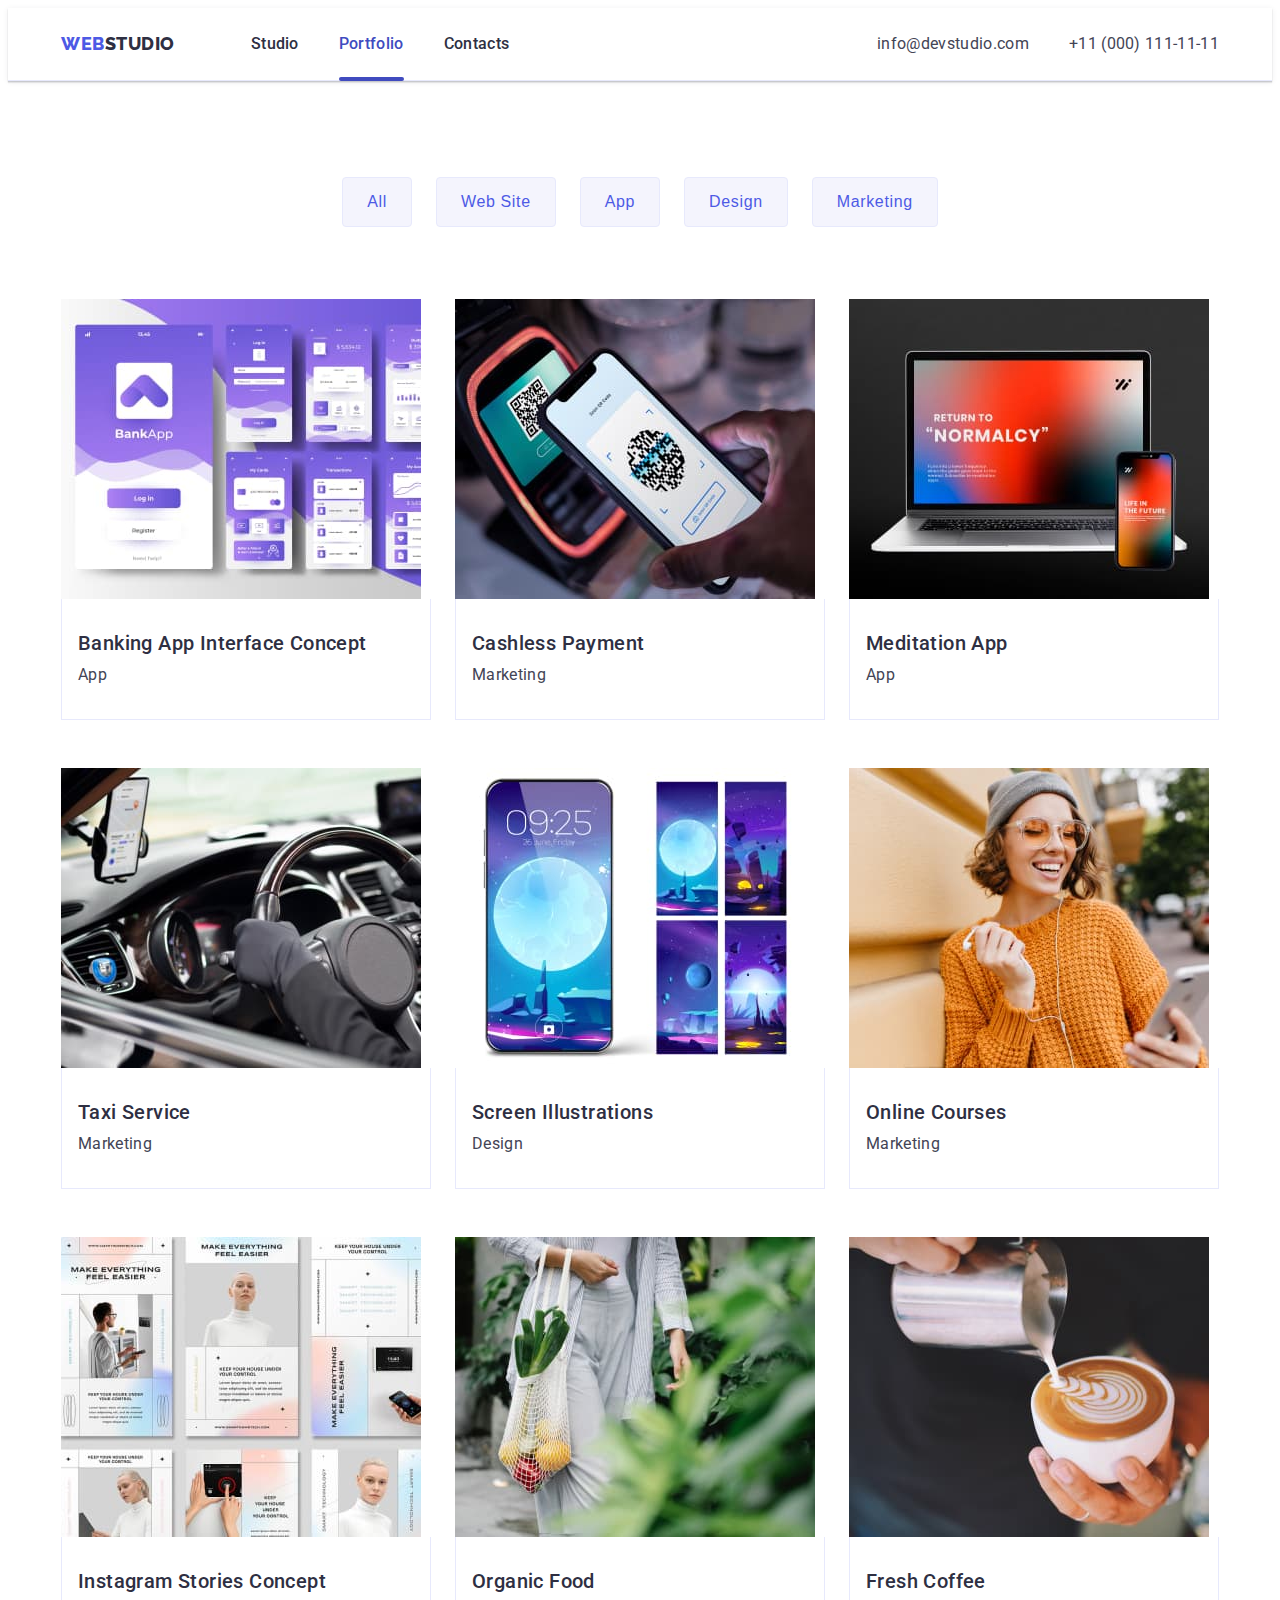
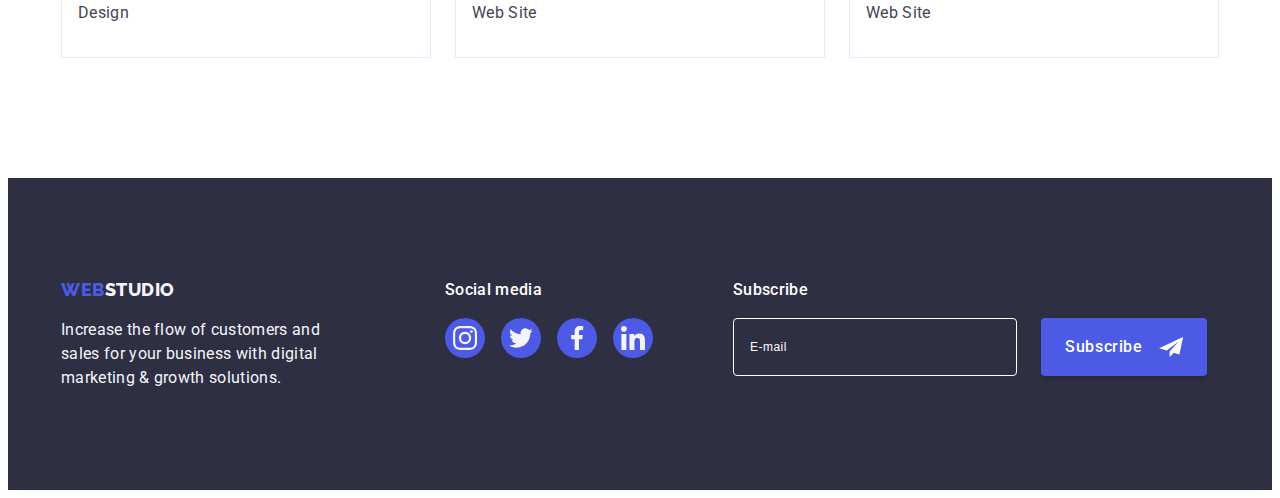
==== portfolio.html @ 6ad8f207 "Initial commit" ====
<!DOCTYPE html>

<html lang="en">

<head>
    <meta charset="UTF-8">
    <meta http-equiv="X-UA-Compatible" content="IE=edge">
    <meta name="viewport" content="width=device-width, initial-scale=1.0">
    <link rel="stylesheet" href="https://cdnjs.cloudflare.com/ajax/libs/modern-normalize/1.1.0/modern-normalize.min.css"
        integrity="sha512-wpPYUAdjBVSE4KJnH1VR1HeZfpl1ub8YT/NKx4PuQ5NmX2tKuGu6U/JRp5y+Y8XG2tV+wKQpNHVUX03MfMFn9Q=="
        crossorigin="anonymous" referrerpolicy="no-referrer" />
    <link rel="preconnect" href="https://fonts.googleapis.com">
    <link rel="preconnect" href="https://fonts.gstatic.com" crossorigin>
    <link href="https://fonts.googleapis.com/css2?family=Raleway:wght@800&family=Roboto:wght@400;500;700&display=swap"
        rel="stylesheet">
    <link rel="stylesheet" href="./css/styles.css">
    <title>Portfolio</title>
</head>

<body class="body">
    <header class="header">
        <div class="page-header container">
            <nav class=" main-nav">
                <a class="logo" href="./index.html">
                    <span class="logo-start">Web</span><span class="logo-header">Studio</span></a>
                <ul class="header-list list">
                    <li><a class="header-item" href="./index.html">Studio</a></li>
                    <li><a class="header-item currant-page" href="./portfolio.html">Portfolio</a></li>
                    <li><a class="header-item" href="">Contacts</a></li>

                </ul>
            </nav>

            <address class="main-address">
                <ul class="address-list list">
                    <li><a class="address-item" href="mailto:info@devstudio.com">info@devstudio.com</a></li>
                    <li><a class="address-item" href="tel:+110001111111">+11 (000) 111-11-11</a></li>
                </ul>

            </address>
        </div>


    </header>
    <main>
        <section class="presentation">
            <div class="container">
                <h1 class="visually-hidden ">Work Examples</h1>
                <ul class="presentation-nav-list list">
                    <li><button class="nav-btn" type="button">All</button> </li>
                    <li><button class="nav-btn" type="button">Web Site</button></li>
                    <li><button class="nav-btn" type="button">App</button></li>
                    <li><button class="nav-btn" type="button">Design</button></li>
                    <li><button class="nav-btn" type="button">Marketing</button></li>
                </ul>
                <ul class="presentation-list list">
                    <li class="item">
                        <a class="presentation-link" href="">
                            <div class="presentation-cover-wrap"> <img src="./images/img-presentation-1.jpg" alt=""
                                    width="360">
                                <p class="presentation-cover-text">14 Stylish and User-Friendly App Design Concepts ·
                                    Task
                                    Manager App · Calorie Tracker App · Exotic Fruit Ecommerce App ·
                                    Cloud Storage App</p>
                            </div>
                            <div class="presentation-list-text">
                                <h2 class="presentation-title">Banking App Interface Concept</h2>
                                <p class="presentation-text">App</p>
                            </div>

                        </a>
                    </li>
                    <li class="item">
                        <a class="presentation-link" href="">
                            <div class="presentation-cover-wrap"> <img src="./images/img-presentation-2.jpg" alt=""
                                    width="360">
                                <p class="presentation-cover-text">14 Stylish and User-Friendly App Design Concepts ·
                                    Task
                                    Manager App · Calorie Tracker App · Exotic Fruit Ecommerce App ·
                                    Cloud Storage App</p>
                            </div>
                            <div class="presentation-list-text">
                                <h2 class="presentation-title">Cashless Payment</h2>
                                <p class="presentation-text">Marketing</p>
                            </div>
                        </a>
                    </li>
                    <li class="item">
                        <a class="presentation-link" href="">
                            <div class="presentation-cover-wrap"> <img src="./images/img-presentation-3.jpg" alt=""
                                    width="360">
                                <p class="presentation-cover-text">14 Stylish and User-Friendly App Design Concepts ·
                                    Task
                                    Manager App · Calorie Tracker App · Exotic Fruit Ecommerce App ·
                                    Cloud Storage App</p>
                            </div>
                            <div class="presentation-list-text">
                                <h2 class="presentation-title">Meditation App</h2>
                                <p class="presentation-text">App</p>
                            </div>
                        </a>
                    </li>
                    <li class="item">
                        <a class="presentation-link" href="">
                            <div class="presentation-cover-wrap"> <img src="./images/img-presentation-4.jpg" alt=""
                                    width="360">
                                <p class="presentation-cover-text">14 Stylish and User-Friendly App Design Concepts ·
                                    Task
                                    Manager App · Calorie Tracker App · Exotic Fruit Ecommerce App ·
                                    Cloud Storage App</p>
                            </div>
                            <div class="presentation-list-text">
                                <h2 class="presentation-title">Taxi Service</h2>
                                <p class="presentation-text">Marketing</p>
                            </div>
                        </a>
                    </li>
                    <li class="item">
                        <a class="presentation-link" href="">
                            <div class="presentation-cover-wrap"> <img src="./images/img-presentation-5.jpg" alt=""
                                    width="360">
                                <p class="presentation-cover-text">14 Stylish and User-Friendly App Design Concepts ·
                                    Task
                                    Manager App · Calorie Tracker App · Exotic Fruit Ecommerce App ·
                                    Cloud Storage App</p>
                            </div>
                            <div class="presentation-list-text">
                                <h2 class="presentation-title">Screen Illustrations</h2>
                                <p class="presentation-text">Design</p>
                            </div>
                        </a>
                    </li>
                    <li class="item">
                        <a class="presentation-link" href="">
                            <div class="presentation-cover-wrap"> <img src="./images/img-presentation-6.jpg" alt=""
                                    width="360">
                                <p class="presentation-cover-text">14 Stylish and User-Friendly App Design Concepts ·
                                    Task
                                    Manager App · Calorie Tracker App · Exotic Fruit Ecommerce App ·
                                    Cloud Storage App</p>
                            </div>
                            <div class="presentation-list-text">
                                <h2 class="presentation-title">Online Courses</h2>
                                <p class="presentation-text">Marketing</p>
                            </div>
                        </a>
                    </li>
                    <li class="item">
                        <a class="presentation-link" href="">
                            <div class="presentation-cover-wrap"> <img src="./images/img-presentation-7.jpg" alt=""
                                    width="360">
                                <p class="presentation-cover-text">14 Stylish and User-Friendly App Design Concepts ·
                                    Task
                                    Manager App · Calorie Tracker App · Exotic Fruit Ecommerce App ·
                                    Cloud Storage App</p>
                            </div>
                            <div class="presentation-list-text">
                                <h2 class="presentation-title">Instagram Stories Concept</h2>
                                <p class="presentation-text">Design</p>
                            </div>
                        </a>
                    </li>
                    <li class="item">
                        <a class="presentation-link" href="">
                            <div class="presentation-cover-wrap"> <img src="./images/img-presentation-8.jpg" alt=""
                                    width="360">
                                <p class="presentation-cover-text">14 Stylish and User-Friendly App Design Concepts ·
                                    Task
                                    Manager App · Calorie Tracker App · Exotic Fruit Ecommerce App ·
                                    Cloud Storage App</p>
                            </div>
                            <div class="presentation-list-text">
                                <h2 class="presentation-title">Organic Food</h2>
                                <p class="presentation-text">Web Site</p>
                            </div>
                        </a>
                    </li>
                    <li class="item">
                        <a class="presentation-link" href="">
                            <div class="presentation-cover-wrap"> <img src="./images/img-presentation-9.jpg" alt=""
                                    width="360">
                                <p class="presentation-cover-text">14 Stylish and User-Friendly App Design Concepts ·
                                    Task
                                    Manager App · Calorie Tracker App · Exotic Fruit Ecommerce App ·
                                    Cloud Storage App</p>
                            </div>
                            <div class="presentation-list-text">
                                <h2 class="presentation-title">Fresh Coffee</h2>
                                <p class="presentation-text">Web Site</p>
                            </div>
                        </a>
                    </li>
                </ul>
            </div>
        </section>

    </main>
    <footer class="footer">
        <div class="footer-container container">
            <div class="footer-wrap"><a class="logo" href="./index.html"><span class="logo-start">Web</span><span
                        class="logo-footer">Studio</span>
                </a>
                <p class="footer-text">Increase the flow of customers and sales for your business with digital marketing
                    & growth solutions.</p>
            </div>
            <div class="footer-wrap">
                <h4 class="footer-social-media">Social media</h4>
                <ul class="footer-social-links list">
                    <li><a href="#" class="footer-link"><svg class="icon" width="24" height="24">
                                <use href="./images/symbol-defs.svg#icon-instagram"></use>
                            </svg></a></li>
                    <li><a href="#" class="footer-link"><svg class="icon" width="24" height="24">
                                <use href="./images/symbol-defs.svg#icon-twitter"></use>
                            </svg></a></li>
                    <li><a href="#" class="footer-link"><svg class="icon" width="24" height="24">
                                <use href="./images/symbol-defs.svg#icon-facebook"></use>
                            </svg></a></li>
                    <li><a href="#" class="footer-link"><svg class="icon" width="24" height="24">
                                <use href="./images/symbol-defs.svg#icon-linkedin"></use>
                            </svg></a></li>
                </ul>
            </div>
            <div class="footer-wrap">
                <p class="footer-input-text">Subscribe</p>
                <form class="footer-form">
                    <label><input type="email" placeholder="E-mail" class="footer-input"></label>
                    <button class="footer-btn" type="submit">Subscribe<svg class="icon" width="24" height="20">
                            <use href="./images/symbol-defs.svg#icon-send"></use>
                        </svg></button>
                </form>

            </div>
        </div>
    </footer>
</body>

</html>
---- css/styles.css ----
:root {
  --main-color: #2e2f42;
  --contact-color: #434455;
  --h1-color: #ffffff;
  --header-action-color: #404bbf;
  --background-btn-color: #4d5ae5;
  --background-btn-hover-color: #404bbf;
  --btn-text-color: #ffffff;
  --btn-nohover-text-color: #4d5ae5;
  --btn-hover-text-color: #ffffff;
  --btn-nohover-background-color: #f4f4fd;
  --btn-hover-background-color: #404bbf;
  --background-color: #f4f4fd;
  --team-text-color: #434455;
  --team-background-color: #ffffff;
  --footer-text-color: #f4f4fd;
  --logo-main-color: #4d5ae5;
  --logo-footer-color: #f4f4fd;
  --logo-header-color: #2e2f42;
  --accent-color: rgba(231, 233, 252, 1);
  --backdrop-background-color: rgba(46, 47, 66, 0.4);
  --modal-background-color: #fcfcfc;
}

/* BODY */
.body {
  font-family: "Roboto", sans-serif;
}
/* LOGO */
.logo-start {
  font-family: "Raleway";

  font-weight: 800;
  font-size: 18px;
  line-height: 1.33;
  letter-spacing: 0.03em;
  color: var(--logo-main-color);
  text-transform: uppercase;
}
.logo-header {
  font-family: "Raleway";

  font-weight: 800;
  font-size: 18px;
  line-height: 1.33;
  letter-spacing: 0.03em;
  text-transform: uppercase;
  text-decoration: none;
  color: var(--logo-header-color);
}
.logo-footer {
  font-family: "Raleway";

  font-weight: 800;
  font-size: 18px;
  line-height: 21px;

  letter-spacing: 0.03em;
  text-transform: uppercase;
  color: var(--logo-footer-color);
}

.logo {
  text-decoration: none;
  display: block;
}

/* DEFAULT */
img {
  display: block;
  max-width: 100%;
  height: auto;
}
.container {
  width: 1158px;
  margin: 0 auto;
  padding: 0 15px 0 15px;
}
h1,
h2,
h3,
h4,
ul,
li,
p,
a,
span {
  margin: 0;
}
.list {
  list-style: none;
  padding: 0;
  margin: 0;
}
.no-scroll {
  overflow: hidden;
}
/* ICONS */
.icon {
  fill: currentColor;
}

/* HEADER */
.header {
  padding-top: 24px;
  padding-bottom: 24px;
  border-bottom: 1px solid var(--accent-color);
  box-shadow: 0px 2px 1px rgba(46, 47, 66, 0.08),
    0px 1px 1px rgba(46, 47, 66, 0.16), 0px 1px 6px rgba(46, 47, 66, 0.08);
}
.page-header {
  display: flex;
  align-items: center;
}
.main-nav {
  display: flex;
  align-items: center;
}

.header-list {
  list-style: none;
  display: flex;

  gap: 40px;
  padding: 0;
  margin-left: 76px;
}
.header-list > li {
  position: relative;
}
.header-item {
  display: block;

  text-decoration: none;
  font-weight: 500;
  font-size: 16px;
  line-height: 1.5;
  letter-spacing: 0.02em;
  color: var(--main-color);
  transition-property: color;
  transition-duration: 250ms;
  transition-timing-function: cubic-bezier(0.4, 0, 0.2, 1);
}
.header-item:active,
.header-item:hover,
.header-item:focus {
  color: var(--header-action-color);
}
.header-item.currant-page {
  color: var(--header-action-color);
}
.header-item.currant-page::after {
  display: block;
  position: absolute;
  top: 45px;
  content: "";
  width: 100%;
  height: 4px;
  border-radius: 2px;
  border-color: var(--header-action-color);
  background-color: var(--header-action-color);
}
/* ADDRESS */
.main-address {
  display: flex;
  margin-left: auto;
}
.address-list {
  list-style: none;
  display: flex;
  gap: 40px;
  padding: 0;
  margin: 0;
}
.address-item {
  display: block;
  font-style: normal;
  font-size: 16px;
  line-height: 1.5;

  letter-spacing: 0.02em;
  color: var(--contact-color);
  text-decoration: none;
  transition-property: color;
  transition-duration: 250ms;
  transition-timing-function: cubic-bezier(0.4, 0, 0.2, 1);
}
.address-item:active,
.address-item:hover,
.address-item:focus {
  color: var(--header-action-color);
}

/* MAIN */
/* HERO */
.hero {
  padding-bottom: 188px;
  padding-top: 188px;

  background-color: var(--main-color);

  text-align: center;
}
.hero-background {
  max-width: 1440px;
  margin-left: auto;
  margin-right: auto;
  background-image: linear-gradient(
      rgba(46, 47, 66, 0.7),
      rgba(46, 47, 66, 0.7)
    ),
    url(../images/background-hero.jpg);
  background-repeat: no-repeat;
  background-position: center;
  background-size: cover;
}
.hero-text {
  margin: 0 auto 48px auto;
  max-width: 496px;

  color: var(--h1-color);
  font-weight: 700;
  font-size: 56px;
  line-height: 1.07;
  letter-spacing: 0.02em;
}
.hero-btn {
  min-width: 169px;

  background-color: var(--background-btn-color);
  font-family: inherit;
  font-style: inherit;
  font-weight: 500;
  font-size: 16px;
  line-height: 1.5;
  letter-spacing: 0.04em;
  color: var(--btn-text-color);
  padding: 16px 32px;
  border-radius: 4px;
  box-shadow: 0px 4px 4px rgba(0, 0, 0, 0.15);
  border: transparent;
  cursor: pointer;
  transition-property: background-color;
  transition-duration: 250ms;
  transition-timing-function: cubic-bezier(0.4, 0, 0.2, 1);
}
.hero-btn:hover,
.hero-btn:focus {
  background-color: var(--background-btn-hover-color);
}
/* ADVANTAGES */
.advantages {
  padding-bottom: 120px;
  padding-top: 120px;
}
.advantages-list {
  display: flex;
  gap: 24px;
}
.advantages-list > .item {
  width: 264px;
}
.advantages-title {
  margin: 8px 0;

  font-weight: 500;
  font-size: 20px;
  line-height: 1.2;

  letter-spacing: 0.02em;
  color: var(--main-color);
}
.advantages-text {
  font-size: 16px;
  line-height: 1.5;

  letter-spacing: 0.02em;
  color: var(--main-color);
}
.advantages-icon {
  display: flex;
  justify-content: center;
  align-items: center;
  background-color: #f4f4fd;
  border-radius: 4px;

  height: 120px;
}

/* SHOWCASE */
.showcase {
  padding-bottom: 120px;
}
.showcase-text {
  margin-bottom: 72px;
  color: var(--main-color);
  font-weight: 700;
  font-size: 36px;
  line-height: 1.11;

  text-align: center;
  letter-spacing: 0.02em;
  text-transform: capitalize;
}
.showcase-list {
  display: flex;
  list-style: none;
  gap: 24px;
}
.showcase-list > .item {
  width: calc((100%-48px) / 3);
}
/* TEAM */

.team-title {
  margin-bottom: 72px;

  font-weight: 700;
  font-size: 36px;
  line-height: 1.11;

  text-align: center;
  letter-spacing: 0.02em;
  text-transform: capitalize;
  color: var(--main-color);
}
.team-section {
  padding: 120px 0;
  background-color: var(--background-color);
}
.team-list {
  display: flex;
  gap: 24px;
}
.team-member {
  display: block;
}
.team-list > .item {
  width: calc((100% - 72px) / 4);
  background-color: var(--team-background-color);
  box-shadow: 0px 1px 6px rgba(46, 47, 66, 0.08),
    0px 1px 1px rgba(46, 47, 66, 0.16), 0px 2px 1px rgba(46, 47, 66, 0.08);
  border-radius: 0px 0px 4px 4px;
  padding-bottom: 32px;
}
.team-list-title {
  margin-top: 32px;
  margin-bottom: 8px;

  font-weight: 500;
  font-size: 20px;
  line-height: 1.2;

  letter-spacing: 0.02em;
  text-align: center;
}
.team-list-text {
  margin-bottom: 8px;
  font-size: 16px;
  line-height: 1.5;
  text-align: center;
  letter-spacing: 0.02em;
}
.item > .team-img {
  display: block;
}
.social-links {
  display: flex;
  gap: 24px;
  justify-content: center;
}
.item-link {
  display: flex;
  justify-content: center;
  align-items: center;
  background-color: #4d5ae5;
  width: 40px;
  height: 40px;
  border-radius: 50%;
  color: #f4f4fd;
  transition-property: background-color;
  transition-duration: 250ms;
  transition-timing-function: cubic-bezier(0.4, 0, 0.2, 1);
}
.item-link:hover,
.item-link:focus {
  background-color: #404bbf;
}

/* COSTUMERS */
.costumers {
  padding: 120px 0;
}
.costumers-title {
  margin-bottom: 72px;

  font-weight: 700;
  font-size: 36px;
  line-height: 1.11;

  text-align: center;
  letter-spacing: 0.02em;

  color: var(--main-color);
}
.costumers-list {
  display: flex;
  justify-content: center;
  gap: 24px;
}
.costumer-link {
  display: flex;
  justify-content: center;
  align-items: center;
  color: #8e8f99;

  border: 1px solid rgba(142, 143, 153, 1);
  border-radius: 4px;
  width: 168px;
  height: 88px;
  transition-property: border-color, color;
  transition-duration: 250ms;
  transition-timing-function: cubic-bezier(0.4, 0, 0.2, 1);
}

.costumer-link:hover,
.costumer-link:focus {
  border-color: #404bbf;
  color: #404bbf;
}
/* FOOTER */
.footer {
  background-color: var(--main-color);
  padding-top: 100px;
  padding-bottom: 100px;
}
.footer-container {
  display: flex;
}
.footer-wrap:nth-child(2) {
  margin-left: 120px;
  margin-right: 80px;
}
.footer-text {
  display: inline-block;
  margin-top: 16px;

  font-size: 16px;
  line-height: 1.5;

  letter-spacing: 0.02em;
  color: var(--footer-text-color);
  max-width: 264px;
}
.footer-social-media {
  font-weight: 500;
  margin-bottom: 16px;
  font-size: 16px;
  line-height: 1.5;
  letter-spacing: 0.02em;
  color: #ffffff;
}
.footer-social-links {
  display: flex;
  gap: 16px;
  justify-content: center;
}
.footer-link {
  display: flex;
  justify-content: center;
  align-items: center;
  background-color: #4d5ae5;
  width: 40px;
  height: 40px;
  border-radius: 50%;
  color: #f4f4fd;
  transition-property: background-color;
  transition-duration: 250ms;
  transition-timing-function: cubic-bezier(0.4, 0, 0.2, 1);
}
.footer-link:hover,
.footer-link:focus {
  background-color: rgba(49, 208, 170, 1);
}
.footer-form {
  display: flex;
  gap: 24px;
}
.footer-input {
  display: inline-block;
  border: 1px solid WHITE;
  border-radius: 4px;
  font-size: 12px;
  line-height: 1.17;

  letter-spacing: 0.04em;
  min-height: 40px;
  min-width: 264px;
  height: 40px;
  color: WHITE;
  padding-left: 16px;
  padding-top: 8px;
  padding-bottom: 8px;

  background-color: inherit;
}
.footer-input:focus {
  border-color: #4d5ae5;
  outline: none;
}
.footer-input-text {
  margin-bottom: 16px;
  font-weight: 500;
  font-size: 16px;
  line-height: 1.5;
  letter-spacing: 0.02em;
  color: #ffffff;
}
.footer-input::placeholder {
  font-weight: 400;
  font-size: 12px;
  line-height: 2;
  color: #ffffff;
  letter-spacing: 0.04em;
}

.footer-btn {
  display: flex;
  align-items: center;
  justify-content: center;
  gap: 16px;
  background-color: var(--background-btn-color);
  font-family: inherit;
  font-style: inherit;
  font-weight: 500;
  font-size: 16px;
  line-height: 1.5;
  letter-spacing: 0.04em;
  color: var(--btn-text-color);
  padding: 8px 24px;
  border-radius: 4px;
  box-shadow: 0px 4px 4px rgba(0, 0, 0, 0.15);
  border: transparent;
  cursor: pointer;
  transition-property: background-color;
  transition-duration: 250ms;
  transition-timing-function: cubic-bezier(0.4, 0, 0.2, 1);
}
.footer-btn:hover,
.footer-btn:focus {
  background-color: var(--background-btn-hover-color);
}
/* PORTFOLIO PAGE */
.visually-hidden {
  position: fixed;
  transform: scale(0);
}
.presentation {
  padding-top: 96px;
  padding-bottom: 120px;
}
.presentation-nav-list {
  display: flex;
  justify-content: center;
  gap: 24px;
  margin-bottom: 72px;
}

.nav-btn {
  font-weight: 500;
  font-size: 16px;
  line-height: 1.5;
  border-radius: 4px;
  letter-spacing: 0.04em;
  color: var(--btn-nohover-text-color);
  background-color: var(--btn-nohover-background-color);
  padding: 12px 24px;
  border: 1px solid var(--accent-color);
  cursor: pointer;
  transition-property: box-shadow, border-color, color, background-color;
  transition-duration: 250ms;
  transition-timing-function: cubic-bezier(0.4, 0, 0.2, 1);
}
.nav-btn:hover,
.nav-btn:focus {
  background-color: var(--btn-hover-background-color);
  color: var(--btn-hover-text-color);
  border-color: var(--background-btn-hover-color);
  box-shadow: 0px 3px 1px rgba(0, 0, 0, 0.1), 0px 2px 1px rgba(0, 0, 0, 0.08),
    0px 2px 2px rgba(0, 0, 0, 0.12);
}
.presentation-list {
  display: flex;
  flex-wrap: wrap;
  gap: 48px 24px;
}
.presentation-list > .item {
  width: calc((100% - 48px) / 3);
}

.presentation-list-text {
  border: 1px solid var(--accent-color);
  padding: 32px 16px;
  border-top: transparent;
}
.presentation-title {
  margin-bottom: 8px;
  font-weight: 500;
  font-size: 20px;
  line-height: 1.2;

  letter-spacing: 0.02em;
  color: var(--main-color);
}
.presentation-text {
  font-size: 16px;
  line-height: 1.5;

  letter-spacing: 0.02em;
  color: var(--contact-color);
}
.presentation-link {
  text-decoration: none;
  display: block;
  transition-property: box-shadow;
  transition-duration: 250ms;
  transition-timing-function: cubic-bezier(0.4, 0, 0.2, 1);
}

.presentation-link:hover,
.presentation-link:focus {
  box-shadow: 0px 1px 6px rgba(46, 47, 66, 0.08),
    0px 1px 1px rgba(46, 47, 66, 0.16), 0px 2px 1px rgba(46, 47, 66, 0.08);
}
.presentation-link:hover .presentation-cover-text,
.presentation-link:focus .presentation-cover-text {
  transform: translate(0);
}
/* TRANSITION PORTFOLIO */
.presentation-cover-wrap {
  position: relative;
  overflow: hidden;
}
.presentation-cover-text {
  font-size: 16px;
  line-height: 1.5;

  letter-spacing: 0.02em;

  color: #f4f4fd;

  position: absolute;
  top: 0;

  height: 100%;
  background-color: var(--background-btn-color);
  padding-top: 40px;
  padding-left: 32px;
  padding-right: 32px;
  transform: translateY(100%);
  transition: transform 250ms cubic-bezier(0.4, 0, 0.2, 1);
}
/* BACKDROP */
.backdrop {
  position: fixed;
  top: 0;
  width: 100%;
  height: 100%;
  background-color: var(--backdrop-background-color);
  transition: opacity 250ms cubic-bezier(0.4, 0, 0.2, 1),
    visibility 250ms cubic-bezier(0.4, 0, 0.2, 1);
}
.backdrop.is-hidden .modal {
  transform: translate(-50%, -50%) scale(0);
}
/* MODAL */
.modal {
  position: absolute;
  top: 50%;
  left: 50%;
  transform: translate(-50%, -50%) scale(1);
  transition: transform 250ms cubic-bezier(0.4, 0, 0.2, 1);

  width: 408px;
  min-height: 576px;
  box-shadow: 0px 1px 1px rgba(0, 0, 0, 0.14), 0px 1px 3px rgba(0, 0, 0, 0.12),
    0px 2px 1px rgba(0, 0, 0, 0.2);
  border-radius: 4px;
  background-color: var(--modal-background-color);
  padding: 72px 24px 24px;
}
.modal-icon {
  fill: currentColor;
}
.backdrop-btn {
  position: absolute;
  padding: 0;
  top: 24px;
  right: 24px;
  display: flex;
  cursor: pointer;
  border: 1px solid rgba(0, 0, 0, 0.1);
  border-radius: 50%;
  width: 24px;
  height: 24px;
  background-color: #e7e9fc;
  color: rgba(46, 47, 66, 1);
  justify-content: center;
  align-items: center;
}
.backdrop-btn:is(:hover, :focus) {
  background-color: #404bbf;
  color: rgba(255, 255, 255, 1);
}
.is-hidden {
  opacity: 0;
  visibility: hidden;
  pointer-events: none;
}
.backdrop-title {
  font-size: 16px;
  line-height: 1.5;
  font-weight: 500;
  text-align: center;
  letter-spacing: 0.02em;
  color: var(--main-color);
  margin-bottom: 16px;
}

.form-field:not(:last-child) {
  margin-bottom: 8px;
}

.form-field:nth-child(5) {
  margin-bottom: 24px;
  margin-top: 16px;
}
.form-field:nth-child(4) {
  margin: 0;
}
.form-field {
  position: relative;
}
.form-field > .icon {
  position: absolute;
  top: 50%;
  transform: translateY(-10%);
  left: 16px;
  fill: currentColor;
  transition-property: fill;
  transition-duration: 250ms;
  transition-timing-function: cubic-bezier(0.4, 0, 0.2, 1);
}
.modal-input {
  display: block;
  border: 1px solid rgba(46, 47, 66, 0.4);
  border-radius: 4px;
  background-color: rgba(252, 252, 252, 1);
  font-weight: 500;
  font-size: 16px;
  line-height: 1.5;
  letter-spacing: 0.02em;
  width: 100%;
  height: 40px;
  color: var(--main-color);
  padding-top: 11px;
  padding-left: 38px;
  padding-bottom: 11px;
  transition-property: border-color;
  transition-duration: 250ms;
  transition-timing-function: cubic-bezier(0.4, 0, 0.2, 1);
}
.modal-input:focus {
  border-color: rgba(77, 90, 229, 1);
}
.modal-input:focus ~ .icon {
  fill: #4d5ae5;
}
.modal-label {
  display: block;
  font-size: 12px;
  line-height: 1.17;
  margin-bottom: 4px;
  letter-spacing: 0.01em;

  color: #8e8f99;
}
.modal-btn {
  display: block;
  margin: 0 auto;
  min-width: 169px;

  background-color: var(--background-btn-color);
  font-family: inherit;
  font-style: inherit;
  font-weight: 500;
  font-size: 16px;
  line-height: 1.5;
  letter-spacing: 0.04em;
  color: var(--btn-text-color);
  padding: 16px 32px;
  border-radius: 4px;
  box-shadow: 0px 4px 4px rgba(0, 0, 0, 0.15);
  border: transparent;
  cursor: pointer;
  transition-property: background-color;
  transition-duration: 250ms;
  transition-timing-function: cubic-bezier(0.4, 0, 0.2, 1);
}
.modal-btn:is(:hover, :focus) {
  background-color: var(--background-btn-hover-color);
}
.comment {
  min-height: 120px;
  resize: none;
  width: 100%;
  padding: 8px 16px;
}

.form-field > a {
  font-size: 12px;
  line-height: 1.33;

  letter-spacing: 0.04em;
  color: #4d5ae5;
}
.acceptance-text {
  padding-left: 24px;
  font-size: 12px;
  line-height: 1.33;

  letter-spacing: 0.04em;
  color: #8e8f99;
}
.label-checkbox {
  display: inline-block;
  -webkit-appearance: none;
  appearance: none;
}
.checkbox {
  position: absolute;
  top: 50%;
  left: 0;
  transform: translateY(-50%);
  display: inline-block;
  border: 1px solid rgba(46, 47, 66, 0.4);
  border-radius: 2px;
  width: 16px;
  height: 16px;
  margin-right: 8px;
}
.label-checkbox:checked + .checkbox {
  background-color: rgba(64, 75, 191, 1);
  border-color: rgba(64, 75, 191, 1);
  background-image: url(../images/Vector.svg);
  background-repeat: no-repeat;
  background-position: 50% 50%;
}
.privacy-wrap {
  position: relative;
}
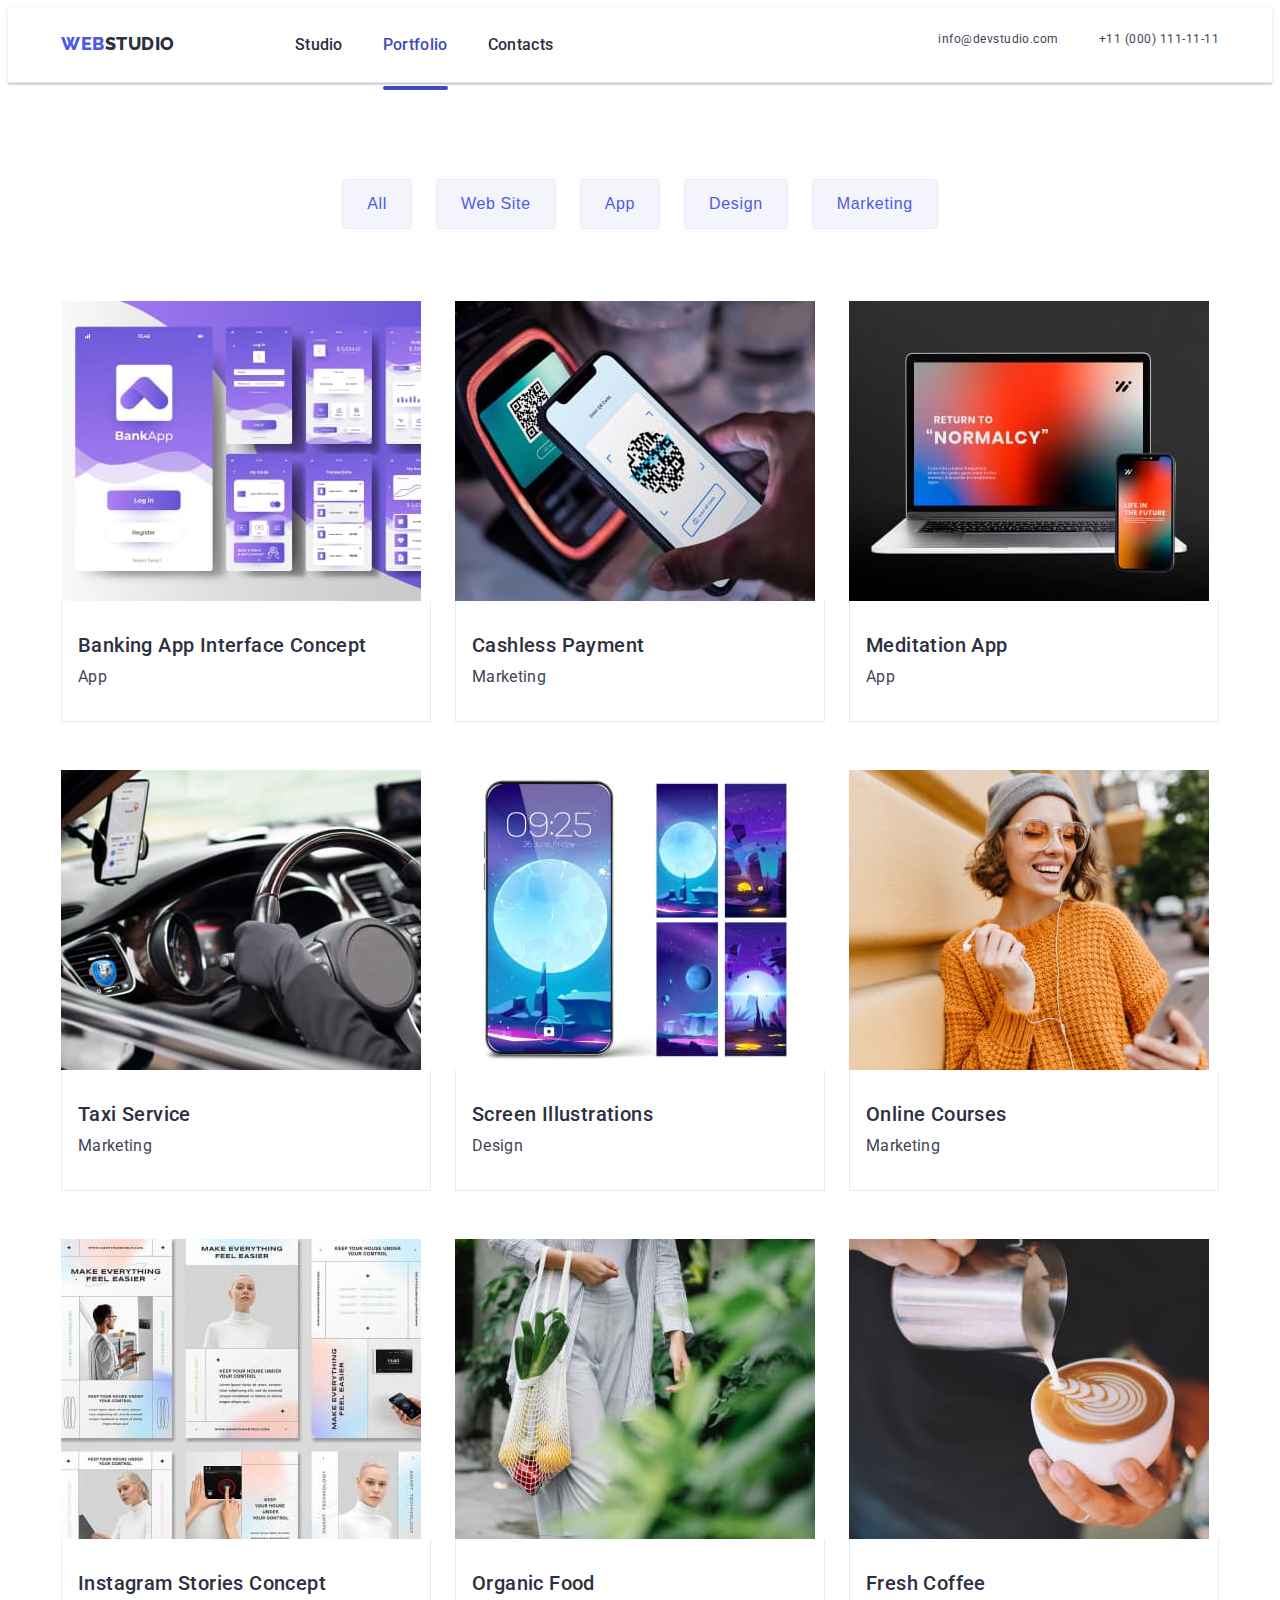
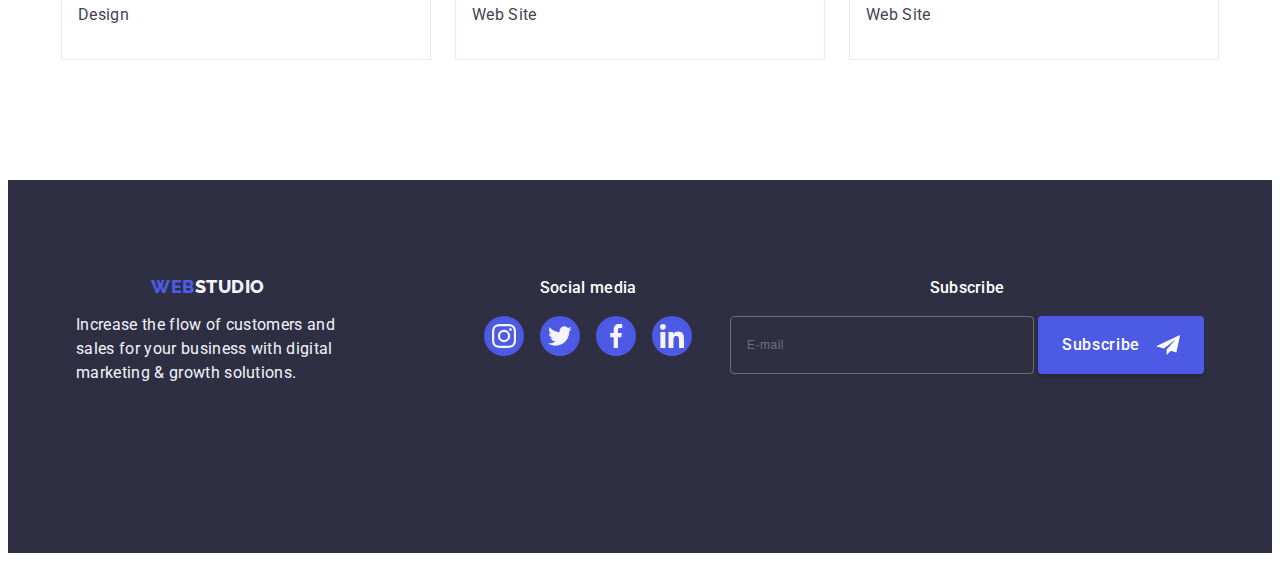
==== commit 1d08ba3f: "hw7" ====
--- a/portfolio.html
+++ b/portfolio.html
@@ -14,6 +14,8 @@
     <link href="https://fonts.googleapis.com/css2?family=Raleway:wght@800&family=Roboto:wght@400;500;700&display=swap"
         rel="stylesheet">
     <link rel="stylesheet" href="./css/styles.css">
+    <link rel="stylesheet" href="./css/mobile.css">
+    <link rel="stylesheet" href="./css/tablet.css">
     <title>Portfolio</title>
 </head>
 
--- a/css/styles.css
+++ b/css/styles.css
@@ -1,861 +1,703 @@
-:root {
-  --main-color: #2e2f42;
-  --contact-color: #434455;
-  --h1-color: #ffffff;
-  --header-action-color: #404bbf;
-  --background-btn-color: #4d5ae5;
-  --background-btn-hover-color: #404bbf;
-  --btn-text-color: #ffffff;
-  --btn-nohover-text-color: #4d5ae5;
-  --btn-hover-text-color: #ffffff;
-  --btn-nohover-background-color: #f4f4fd;
-  --btn-hover-background-color: #404bbf;
-  --background-color: #f4f4fd;
-  --team-text-color: #434455;
-  --team-background-color: #ffffff;
-  --footer-text-color: #f4f4fd;
-  --logo-main-color: #4d5ae5;
-  --logo-footer-color: #f4f4fd;
-  --logo-header-color: #2e2f42;
-  --accent-color: rgba(231, 233, 252, 1);
-  --backdrop-background-color: rgba(46, 47, 66, 0.4);
-  --modal-background-color: #fcfcfc;
+@media screen and (min-width: 1158px) {
+  .container {
+    min-width: 1158px;
+  }
+
+  /* HEADER */
+
+  .header-list {
+    margin-left: 76px;
+  }
+
+  .header-item.currant-page::after {
+    top: 41px;
+    content: "";
+  }
+  /* ADDRESS */
+  .main-address {
+    margin-left: auto;
+  }
+  .address-list {
+    display: flex;
+    gap: 40px;
+  }
+  .address-item {
+    font-size: 16px;
+    line-height: 1.5;
+    letter-spacing: 0.02em;
+  }
+  .address-item:active,
+  .address-item:hover,
+  .address-item:focus {
+    color: var(--header-action-color);
+  }
+
+  /* MAIN */
+  /* HERO */
+  .hero {
+    padding-bottom: 188px;
+    padding-top: 188px;
+
+    background-color: var(--main-color);
+
+    text-align: center;
+  }
+  .hero-background {
+    max-width: 1440px;
+    margin-left: auto;
+    margin-right: auto;
+    background-image: linear-gradient(
+        rgba(46, 47, 66, 0.7),
+        rgba(46, 47, 66, 0.7)
+      ),
+      url(../images/background-hero.jpg);
+    background-repeat: no-repeat;
+    background-position: center;
+    background-size: cover;
+  }
+  .hero-text {
+    margin: 0 auto 48px auto;
+    max-width: 496px;
+
+    color: var(--h1-color);
+    font-weight: 700;
+    font-size: 56px;
+    line-height: 1.07;
+    letter-spacing: 0.02em;
+  }
+  .hero-btn {
+    min-width: 169px;
+
+    background-color: var(--background-btn-color);
+    font-family: inherit;
+    font-style: inherit;
+    font-weight: 500;
+    font-size: 16px;
+    line-height: 1.5;
+    letter-spacing: 0.04em;
+    color: var(--btn-text-color);
+    padding: 16px 32px;
+    border-radius: 4px;
+    box-shadow: 0px 4px 4px rgba(0, 0, 0, 0.15);
+    border: transparent;
+    cursor: pointer;
+    transition-property: background-color;
+    transition-duration: 250ms;
+    transition-timing-function: cubic-bezier(0.4, 0, 0.2, 1);
+  }
+  .hero-btn:hover,
+  .hero-btn:focus {
+    background-color: var(--background-btn-hover-color);
+  }
+  /* ADVANTAGES */
+  .advantages {
+    padding-bottom: 120px;
+    padding-top: 120px;
+  }
+  .advantages-list {
+    display: flex;
+    gap: 24px;
+  }
+  .advantages-list > .item {
+    width: 264px;
+  }
+  .advantages-title {
+    margin: 8px 0;
+
+    font-weight: 500;
+    font-size: 20px;
+    line-height: 1.2;
+
+    letter-spacing: 0.02em;
+    color: var(--main-color);
+  }
+  .advantages-text {
+    font-size: 16px;
+    line-height: 1.5;
+
+    letter-spacing: 0.02em;
+    color: var(--main-color);
+  }
+  .advantages-icon {
+    display: flex;
+    justify-content: center;
+    align-items: center;
+    background-color: #f4f4fd;
+    border-radius: 4px;
+
+    height: 120px;
+  }
+
+  /* SHOWCASE */
+  .showcase {
+    padding-bottom: 120px;
+  }
+  .showcase-text {
+    margin-bottom: 72px;
+    color: var(--main-color);
+    font-weight: 700;
+    font-size: 36px;
+    line-height: 1.11;
+
+    text-align: center;
+    letter-spacing: 0.02em;
+    text-transform: capitalize;
+  }
+  .showcase-list {
+    display: flex;
+    list-style: none;
+    gap: 24px;
+  }
+  .showcase-list > .item {
+    width: calc((100%-48px) / 3);
+  }
+  /* TEAM */
+
+  .team-title {
+    margin-bottom: 72px;
+
+    font-weight: 700;
+    font-size: 36px;
+    line-height: 1.11;
+
+    text-align: center;
+    letter-spacing: 0.02em;
+    text-transform: capitalize;
+    color: var(--main-color);
+  }
+  .team-section {
+    padding: 120px 0;
+    background-color: var(--background-color);
+  }
+  .team-list {
+    display: flex;
+    gap: 24px;
+  }
+  .team-member {
+    display: block;
+  }
+  .team-list > .item {
+    width: calc((100% - 72px) / 4);
+    background-color: var(--team-background-color);
+    box-shadow: 0px 1px 6px rgba(46, 47, 66, 0.08),
+      0px 1px 1px rgba(46, 47, 66, 0.16), 0px 2px 1px rgba(46, 47, 66, 0.08);
+    border-radius: 0px 0px 4px 4px;
+    padding-bottom: 32px;
+  }
+  .team-list-title {
+    margin-top: 32px;
+    margin-bottom: 8px;
+
+    font-weight: 500;
+    font-size: 20px;
+    line-height: 1.2;
+
+    letter-spacing: 0.02em;
+    text-align: center;
+  }
+  .team-list-text {
+    margin-bottom: 8px;
+    font-size: 16px;
+    line-height: 1.5;
+    text-align: center;
+    letter-spacing: 0.02em;
+  }
+  .item > .team-img {
+    display: block;
+  }
+  .social-links {
+    display: flex;
+    gap: 24px;
+    justify-content: center;
+  }
+  .item-link {
+    display: flex;
+    justify-content: center;
+    align-items: center;
+    background-color: #4d5ae5;
+    width: 40px;
+    height: 40px;
+    border-radius: 50%;
+    color: #f4f4fd;
+    transition-property: background-color;
+    transition-duration: 250ms;
+    transition-timing-function: cubic-bezier(0.4, 0, 0.2, 1);
+  }
+  .item-link:hover,
+  .item-link:focus {
+    background-color: #404bbf;
+  }
+
+  /* COSTUMERS */
+  .costumers {
+    padding: 120px 0;
+  }
+  .costumers-title {
+    margin-bottom: 72px;
+
+    font-weight: 700;
+    font-size: 36px;
+    line-height: 1.11;
+
+    text-align: center;
+    letter-spacing: 0.02em;
+
+    color: var(--main-color);
+  }
+  .costumers-list {
+    display: flex;
+    justify-content: center;
+    gap: 24px;
+  }
+  .costumer-link {
+    display: flex;
+    justify-content: center;
+    align-items: center;
+    color: #8e8f99;
+
+    border: 1px solid rgba(142, 143, 153, 1);
+    border-radius: 4px;
+    width: 168px;
+    height: 88px;
+    transition-property: border-color, color;
+    transition-duration: 250ms;
+    transition-timing-function: cubic-bezier(0.4, 0, 0.2, 1);
+  }
+
+  .costumer-link:hover,
+  .costumer-link:focus {
+    border-color: #404bbf;
+    color: #404bbf;
+  }
+  /* FOOTER */
+  .footer {
+    background-color: var(--main-color);
+    padding-top: 100px;
+    padding-bottom: 100px;
+  }
+  .footer-container {
+    display: flex;
+  }
+  .footer-wrap:nth-child(2) {
+    margin-left: 120px;
+    margin-right: 80px;
+  }
+  .footer-text {
+    display: inline-block;
+    margin-top: 16px;
+
+    font-size: 16px;
+    line-height: 1.5;
+
+    letter-spacing: 0.02em;
+    color: var(--footer-text-color);
+    max-width: 264px;
+  }
+  .footer-social-media {
+    font-weight: 500;
+    margin-bottom: 16px;
+    font-size: 16px;
+    line-height: 1.5;
+    letter-spacing: 0.02em;
+    color: #ffffff;
+  }
+  .footer-social-links {
+    display: flex;
+    gap: 16px;
+    justify-content: center;
+  }
+  .footer-link {
+    display: flex;
+    justify-content: center;
+    align-items: center;
+    background-color: #4d5ae5;
+    width: 40px;
+    height: 40px;
+    border-radius: 50%;
+    color: #f4f4fd;
+    transition-property: background-color;
+    transition-duration: 250ms;
+    transition-timing-function: cubic-bezier(0.4, 0, 0.2, 1);
+  }
+  .footer-link:hover,
+  .footer-link:focus {
+    background-color: rgba(49, 208, 170, 1);
+  }
+  .footer-form {
+    display: flex;
+    gap: 24px;
+  }
+  .footer-input {
+    display: inline-block;
+    border: 1px solid WHITE;
+    border-radius: 4px;
+    font-size: 12px;
+    line-height: 1.17;
+
+    letter-spacing: 0.04em;
+    min-height: 40px;
+    min-width: 264px;
+    height: 40px;
+    color: WHITE;
+    padding-left: 16px;
+    padding-top: 8px;
+    padding-bottom: 8px;
+
+    background-color: inherit;
+  }
+  .footer-input:focus {
+    border-color: #4d5ae5;
+    outline: none;
+  }
+  .footer-input-text {
+    margin-bottom: 16px;
+    font-weight: 500;
+    font-size: 16px;
+    line-height: 1.5;
+    letter-spacing: 0.02em;
+    color: #ffffff;
+  }
+  .footer-input::placeholder {
+    font-weight: 400;
+    font-size: 12px;
+    line-height: 2;
+    color: #ffffff;
+    letter-spacing: 0.04em;
+  }
+
+  .footer-btn {
+    display: flex;
+    align-items: center;
+    justify-content: center;
+    gap: 16px;
+    background-color: var(--background-btn-color);
+    font-family: inherit;
+    font-style: inherit;
+    font-weight: 500;
+    font-size: 16px;
+    line-height: 1.5;
+    letter-spacing: 0.04em;
+    color: var(--btn-text-color);
+    padding: 8px 24px;
+    border-radius: 4px;
+    box-shadow: 0px 4px 4px rgba(0, 0, 0, 0.15);
+    border: transparent;
+    cursor: pointer;
+    transition-property: background-color;
+    transition-duration: 250ms;
+    transition-timing-function: cubic-bezier(0.4, 0, 0.2, 1);
+  }
+  .footer-btn:hover,
+  .footer-btn:focus {
+    background-color: var(--background-btn-hover-color);
+  }
+  /* PORTFOLIO PAGE */
+  .visually-hidden {
+    position: fixed;
+    transform: scale(0);
+  }
+  .presentation {
+    padding-top: 96px;
+    padding-bottom: 120px;
+  }
+  .presentation-nav-list {
+    display: flex;
+    justify-content: center;
+    gap: 24px;
+    margin-bottom: 72px;
+  }
+
+  .nav-btn {
+    font-weight: 500;
+    font-size: 16px;
+    line-height: 1.5;
+    border-radius: 4px;
+    letter-spacing: 0.04em;
+    color: var(--btn-nohover-text-color);
+    background-color: var(--btn-nohover-background-color);
+    padding: 12px 24px;
+    border: 1px solid var(--accent-color);
+    cursor: pointer;
+    transition-property: box-shadow, border-color, color, background-color;
+    transition-duration: 250ms;
+    transition-timing-function: cubic-bezier(0.4, 0, 0.2, 1);
+  }
+  .nav-btn:hover,
+  .nav-btn:focus {
+    background-color: var(--btn-hover-background-color);
+    color: var(--btn-hover-text-color);
+    border-color: var(--background-btn-hover-color);
+    box-shadow: 0px 3px 1px rgba(0, 0, 0, 0.1), 0px 2px 1px rgba(0, 0, 0, 0.08),
+      0px 2px 2px rgba(0, 0, 0, 0.12);
+  }
+  .presentation-list {
+    display: flex;
+    flex-wrap: wrap;
+    gap: 48px 24px;
+  }
+  .presentation-list > .item {
+    width: calc((100% - 48px) / 3);
+  }
+
+  .presentation-list-text {
+    border: 1px solid var(--accent-color);
+    padding: 32px 16px;
+    border-top: transparent;
+  }
+  .presentation-title {
+    margin-bottom: 8px;
+    font-weight: 500;
+    font-size: 20px;
+    line-height: 1.2;
+
+    letter-spacing: 0.02em;
+    color: var(--main-color);
+  }
+  .presentation-text {
+    font-size: 16px;
+    line-height: 1.5;
+
+    letter-spacing: 0.02em;
+    color: var(--contact-color);
+  }
+  .presentation-link {
+    text-decoration: none;
+    display: block;
+    transition-property: box-shadow;
+    transition-duration: 250ms;
+    transition-timing-function: cubic-bezier(0.4, 0, 0.2, 1);
+  }
+
+  .presentation-link:hover,
+  .presentation-link:focus {
+    box-shadow: 0px 1px 6px rgba(46, 47, 66, 0.08),
+      0px 1px 1px rgba(46, 47, 66, 0.16), 0px 2px 1px rgba(46, 47, 66, 0.08);
+  }
+  .presentation-link:hover .presentation-cover-text,
+  .presentation-link:focus .presentation-cover-text {
+    transform: translate(0);
+  }
+  /* TRANSITION PORTFOLIO */
+  .presentation-cover-wrap {
+    position: relative;
+    overflow: hidden;
+  }
+  .presentation-cover-text {
+    font-size: 16px;
+    line-height: 1.5;
+
+    letter-spacing: 0.02em;
+
+    color: #f4f4fd;
+
+    position: absolute;
+    top: 0;
+
+    height: 100%;
+    background-color: var(--background-btn-color);
+    padding-top: 40px;
+    padding-left: 32px;
+    padding-right: 32px;
+    transform: translateY(100%);
+    transition: transform 250ms cubic-bezier(0.4, 0, 0.2, 1);
+  }
+  /* BACKDROP */
+  .backdrop {
+    position: fixed;
+    top: 0;
+    width: 100%;
+    height: 100%;
+    background-color: var(--backdrop-background-color);
+    transition: opacity 250ms cubic-bezier(0.4, 0, 0.2, 1),
+      visibility 250ms cubic-bezier(0.4, 0, 0.2, 1);
+  }
+  .backdrop.is-hidden .modal {
+    transform: translate(-50%, -50%) scale(0);
+  }
+  /* MODAL */
+  .modal {
+    position: absolute;
+    top: 50%;
+    left: 50%;
+    transform: translate(-50%, -50%) scale(1);
+    transition: transform 250ms cubic-bezier(0.4, 0, 0.2, 1);
+
+    width: 408px;
+    min-height: 576px;
+    box-shadow: 0px 1px 1px rgba(0, 0, 0, 0.14), 0px 1px 3px rgba(0, 0, 0, 0.12),
+      0px 2px 1px rgba(0, 0, 0, 0.2);
+    border-radius: 4px;
+    background-color: var(--modal-background-color);
+    padding: 72px 24px 24px;
+  }
+  .modal-icon {
+    fill: currentColor;
+  }
+  .backdrop-btn {
+    position: absolute;
+    padding: 0;
+    top: 24px;
+    right: 24px;
+    display: flex;
+    cursor: pointer;
+    border: 1px solid rgba(0, 0, 0, 0.1);
+    border-radius: 50%;
+    width: 24px;
+    height: 24px;
+    background-color: #e7e9fc;
+    color: rgba(46, 47, 66, 1);
+    justify-content: center;
+    align-items: center;
+  }
+  .backdrop-btn:is(:hover, :focus) {
+    background-color: #404bbf;
+    color: rgba(255, 255, 255, 1);
+  }
+  .is-hidden {
+    opacity: 0;
+    visibility: hidden;
+    pointer-events: none;
+  }
+  .backdrop-title {
+    font-size: 16px;
+    line-height: 1.5;
+    font-weight: 500;
+    text-align: center;
+    letter-spacing: 0.02em;
+    color: var(--main-color);
+    margin-bottom: 16px;
+  }
+
+  .form-field:not(:last-child) {
+    margin-bottom: 8px;
+  }
+
+  .form-field:nth-child(5) {
+    margin-bottom: 24px;
+    margin-top: 16px;
+  }
+  .form-field:nth-child(4) {
+    margin: 0;
+  }
+  .form-field {
+    position: relative;
+  }
+  .form-field > .icon {
+    position: absolute;
+    top: 50%;
+    transform: translateY(-10%);
+    left: 16px;
+    fill: currentColor;
+    transition-property: fill;
+    transition-duration: 250ms;
+    transition-timing-function: cubic-bezier(0.4, 0, 0.2, 1);
+  }
+  .modal-input {
+    display: block;
+    border: 1px solid rgba(46, 47, 66, 0.4);
+    border-radius: 4px;
+    background-color: rgba(252, 252, 252, 1);
+    font-weight: 500;
+    font-size: 16px;
+    line-height: 1.5;
+    letter-spacing: 0.02em;
+    width: 100%;
+    height: 40px;
+    color: var(--main-color);
+    padding-top: 11px;
+    padding-left: 38px;
+    padding-bottom: 11px;
+    transition-property: border-color;
+    transition-duration: 250ms;
+    transition-timing-function: cubic-bezier(0.4, 0, 0.2, 1);
+  }
+  .modal-input:focus {
+    border-color: rgba(77, 90, 229, 1);
+  }
+  .modal-input:focus ~ .icon {
+    fill: #4d5ae5;
+  }
+  .modal-label {
+    display: block;
+    font-size: 12px;
+    line-height: 1.17;
+    margin-bottom: 4px;
+    letter-spacing: 0.01em;
+
+    color: #8e8f99;
+  }
+  .modal-btn {
+    display: block;
+    margin: 0 auto;
+    min-width: 169px;
+
+    background-color: var(--background-btn-color);
+    font-family: inherit;
+    font-style: inherit;
+    font-weight: 500;
+    font-size: 16px;
+    line-height: 1.5;
+    letter-spacing: 0.04em;
+    color: var(--btn-text-color);
+    padding: 16px 32px;
+    border-radius: 4px;
+    box-shadow: 0px 4px 4px rgba(0, 0, 0, 0.15);
+    border: transparent;
+    cursor: pointer;
+    transition-property: background-color;
+    transition-duration: 250ms;
+    transition-timing-function: cubic-bezier(0.4, 0, 0.2, 1);
+  }
+  .modal-btn:is(:hover, :focus) {
+    background-color: var(--background-btn-hover-color);
+  }
+  .comment {
+    min-height: 120px;
+    resize: none;
+    width: 100%;
+    padding: 8px 16px;
+  }
+
+  .form-field > a {
+    font-size: 12px;
+    line-height: 1.33;
+
+    letter-spacing: 0.04em;
+    color: #4d5ae5;
+  }
+  .acceptance-text {
+    padding-left: 24px;
+    font-size: 12px;
+    line-height: 1.33;
+
+    letter-spacing: 0.04em;
+    color: #8e8f99;
+  }
+  .label-checkbox {
+    display: inline-block;
+    -webkit-appearance: none;
+    appearance: none;
+  }
+  .checkbox {
+    position: absolute;
+    top: 50%;
+    left: 0;
+    transform: translateY(-50%);
+    display: inline-block;
+    border: 1px solid rgba(46, 47, 66, 0.4);
+    border-radius: 2px;
+    width: 16px;
+    height: 16px;
+    margin-right: 8px;
+  }
+  .label-checkbox:checked + .checkbox {
+    background-color: rgba(64, 75, 191, 1);
+    border-color: rgba(64, 75, 191, 1);
+    background-image: url(../images/Vector.svg);
+    background-repeat: no-repeat;
+    background-position: 50% 50%;
+  }
+  .privacy-wrap {
+    position: relative;
+  }
 }
-
-/* BODY */
-.body {
-  font-family: "Roboto", sans-serif;
-}
-/* LOGO */
-.logo-start {
-  font-family: "Raleway";
-
-  font-weight: 800;
-  font-size: 18px;
-  line-height: 1.33;
-  letter-spacing: 0.03em;
-  color: var(--logo-main-color);
-  text-transform: uppercase;
-}
-.logo-header {
-  font-family: "Raleway";
-
-  font-weight: 800;
-  font-size: 18px;
-  line-height: 1.33;
-  letter-spacing: 0.03em;
-  text-transform: uppercase;
-  text-decoration: none;
-  color: var(--logo-header-color);
-}
-.logo-footer {
-  font-family: "Raleway";
-
-  font-weight: 800;
-  font-size: 18px;
-  line-height: 21px;
-
-  letter-spacing: 0.03em;
-  text-transform: uppercase;
-  color: var(--logo-footer-color);
-}
-
-.logo {
-  text-decoration: none;
-  display: block;
-}
-
-/* DEFAULT */
-img {
-  display: block;
-  max-width: 100%;
-  height: auto;
-}
-.container {
-  width: 1158px;
-  margin: 0 auto;
-  padding: 0 15px 0 15px;
-}
-h1,
-h2,
-h3,
-h4,
-ul,
-li,
-p,
-a,
-span {
-  margin: 0;
-}
-.list {
-  list-style: none;
-  padding: 0;
-  margin: 0;
-}
-.no-scroll {
-  overflow: hidden;
-}
-/* ICONS */
-.icon {
-  fill: currentColor;
-}
-
-/* HEADER */
-.header {
-  padding-top: 24px;
-  padding-bottom: 24px;
-  border-bottom: 1px solid var(--accent-color);
-  box-shadow: 0px 2px 1px rgba(46, 47, 66, 0.08),
-    0px 1px 1px rgba(46, 47, 66, 0.16), 0px 1px 6px rgba(46, 47, 66, 0.08);
-}
-.page-header {
-  display: flex;
-  align-items: center;
-}
-.main-nav {
-  display: flex;
-  align-items: center;
-}
-
-.header-list {
-  list-style: none;
-  display: flex;
-
-  gap: 40px;
-  padding: 0;
-  margin-left: 76px;
-}
-.header-list > li {
-  position: relative;
-}
-.header-item {
-  display: block;
-
-  text-decoration: none;
-  font-weight: 500;
-  font-size: 16px;
-  line-height: 1.5;
-  letter-spacing: 0.02em;
-  color: var(--main-color);
-  transition-property: color;
-  transition-duration: 250ms;
-  transition-timing-function: cubic-bezier(0.4, 0, 0.2, 1);
-}
-.header-item:active,
-.header-item:hover,
-.header-item:focus {
-  color: var(--header-action-color);
-}
-.header-item.currant-page {
-  color: var(--header-action-color);
-}
-.header-item.currant-page::after {
-  display: block;
-  position: absolute;
-  top: 45px;
-  content: "";
-  width: 100%;
-  height: 4px;
-  border-radius: 2px;
-  border-color: var(--header-action-color);
-  background-color: var(--header-action-color);
-}
-/* ADDRESS */
-.main-address {
-  display: flex;
-  margin-left: auto;
-}
-.address-list {
-  list-style: none;
-  display: flex;
-  gap: 40px;
-  padding: 0;
-  margin: 0;
-}
-.address-item {
-  display: block;
-  font-style: normal;
-  font-size: 16px;
-  line-height: 1.5;
-
-  letter-spacing: 0.02em;
-  color: var(--contact-color);
-  text-decoration: none;
-  transition-property: color;
-  transition-duration: 250ms;
-  transition-timing-function: cubic-bezier(0.4, 0, 0.2, 1);
-}
-.address-item:active,
-.address-item:hover,
-.address-item:focus {
-  color: var(--header-action-color);
-}
-
-/* MAIN */
-/* HERO */
-.hero {
-  padding-bottom: 188px;
-  padding-top: 188px;
-
-  background-color: var(--main-color);
-
-  text-align: center;
-}
-.hero-background {
-  max-width: 1440px;
-  margin-left: auto;
-  margin-right: auto;
-  background-image: linear-gradient(
-      rgba(46, 47, 66, 0.7),
-      rgba(46, 47, 66, 0.7)
-    ),
-    url(../images/background-hero.jpg);
-  background-repeat: no-repeat;
-  background-position: center;
-  background-size: cover;
-}
-.hero-text {
-  margin: 0 auto 48px auto;
-  max-width: 496px;
-
-  color: var(--h1-color);
-  font-weight: 700;
-  font-size: 56px;
-  line-height: 1.07;
-  letter-spacing: 0.02em;
-}
-.hero-btn {
-  min-width: 169px;
-
-  background-color: var(--background-btn-color);
-  font-family: inherit;
-  font-style: inherit;
-  font-weight: 500;
-  font-size: 16px;
-  line-height: 1.5;
-  letter-spacing: 0.04em;
-  color: var(--btn-text-color);
-  padding: 16px 32px;
-  border-radius: 4px;
-  box-shadow: 0px 4px 4px rgba(0, 0, 0, 0.15);
-  border: transparent;
-  cursor: pointer;
-  transition-property: background-color;
-  transition-duration: 250ms;
-  transition-timing-function: cubic-bezier(0.4, 0, 0.2, 1);
-}
-.hero-btn:hover,
-.hero-btn:focus {
-  background-color: var(--background-btn-hover-color);
-}
-/* ADVANTAGES */
-.advantages {
-  padding-bottom: 120px;
-  padding-top: 120px;
-}
-.advantages-list {
-  display: flex;
-  gap: 24px;
-}
-.advantages-list > .item {
-  width: 264px;
-}
-.advantages-title {
-  margin: 8px 0;
-
-  font-weight: 500;
-  font-size: 20px;
-  line-height: 1.2;
-
-  letter-spacing: 0.02em;
-  color: var(--main-color);
-}
-.advantages-text {
-  font-size: 16px;
-  line-height: 1.5;
-
-  letter-spacing: 0.02em;
-  color: var(--main-color);
-}
-.advantages-icon {
-  display: flex;
-  justify-content: center;
-  align-items: center;
-  background-color: #f4f4fd;
-  border-radius: 4px;
-
-  height: 120px;
-}
-
-/* SHOWCASE */
-.showcase {
-  padding-bottom: 120px;
-}
-.showcase-text {
-  margin-bottom: 72px;
-  color: var(--main-color);
-  font-weight: 700;
-  font-size: 36px;
-  line-height: 1.11;
-
-  text-align: center;
-  letter-spacing: 0.02em;
-  text-transform: capitalize;
-}
-.showcase-list {
-  display: flex;
-  list-style: none;
-  gap: 24px;
-}
-.showcase-list > .item {
-  width: calc((100%-48px) / 3);
-}
-/* TEAM */
-
-.team-title {
-  margin-bottom: 72px;
-
-  font-weight: 700;
-  font-size: 36px;
-  line-height: 1.11;
-
-  text-align: center;
-  letter-spacing: 0.02em;
-  text-transform: capitalize;
-  color: var(--main-color);
-}
-.team-section {
-  padding: 120px 0;
-  background-color: var(--background-color);
-}
-.team-list {
-  display: flex;
-  gap: 24px;
-}
-.team-member {
-  display: block;
-}
-.team-list > .item {
-  width: calc((100% - 72px) / 4);
-  background-color: var(--team-background-color);
-  box-shadow: 0px 1px 6px rgba(46, 47, 66, 0.08),
-    0px 1px 1px rgba(46, 47, 66, 0.16), 0px 2px 1px rgba(46, 47, 66, 0.08);
-  border-radius: 0px 0px 4px 4px;
-  padding-bottom: 32px;
-}
-.team-list-title {
-  margin-top: 32px;
-  margin-bottom: 8px;
-
-  font-weight: 500;
-  font-size: 20px;
-  line-height: 1.2;
-
-  letter-spacing: 0.02em;
-  text-align: center;
-}
-.team-list-text {
-  margin-bottom: 8px;
-  font-size: 16px;
-  line-height: 1.5;
-  text-align: center;
-  letter-spacing: 0.02em;
-}
-.item > .team-img {
-  display: block;
-}
-.social-links {
-  display: flex;
-  gap: 24px;
-  justify-content: center;
-}
-.item-link {
-  display: flex;
-  justify-content: center;
-  align-items: center;
-  background-color: #4d5ae5;
-  width: 40px;
-  height: 40px;
-  border-radius: 50%;
-  color: #f4f4fd;
-  transition-property: background-color;
-  transition-duration: 250ms;
-  transition-timing-function: cubic-bezier(0.4, 0, 0.2, 1);
-}
-.item-link:hover,
-.item-link:focus {
-  background-color: #404bbf;
-}
-
-/* COSTUMERS */
-.costumers {
-  padding: 120px 0;
-}
-.costumers-title {
-  margin-bottom: 72px;
-
-  font-weight: 700;
-  font-size: 36px;
-  line-height: 1.11;
-
-  text-align: center;
-  letter-spacing: 0.02em;
-
-  color: var(--main-color);
-}
-.costumers-list {
-  display: flex;
-  justify-content: center;
-  gap: 24px;
-}
-.costumer-link {
-  display: flex;
-  justify-content: center;
-  align-items: center;
-  color: #8e8f99;
-
-  border: 1px solid rgba(142, 143, 153, 1);
-  border-radius: 4px;
-  width: 168px;
-  height: 88px;
-  transition-property: border-color, color;
-  transition-duration: 250ms;
-  transition-timing-function: cubic-bezier(0.4, 0, 0.2, 1);
-}
-
-.costumer-link:hover,
-.costumer-link:focus {
-  border-color: #404bbf;
-  color: #404bbf;
-}
-/* FOOTER */
-.footer {
-  background-color: var(--main-color);
-  padding-top: 100px;
-  padding-bottom: 100px;
-}
-.footer-container {
-  display: flex;
-}
-.footer-wrap:nth-child(2) {
-  margin-left: 120px;
-  margin-right: 80px;
-}
-.footer-text {
-  display: inline-block;
-  margin-top: 16px;
-
-  font-size: 16px;
-  line-height: 1.5;
-
-  letter-spacing: 0.02em;
-  color: var(--footer-text-color);
-  max-width: 264px;
-}
-.footer-social-media {
-  font-weight: 500;
-  margin-bottom: 16px;
-  font-size: 16px;
-  line-height: 1.5;
-  letter-spacing: 0.02em;
-  color: #ffffff;
-}
-.footer-social-links {
-  display: flex;
-  gap: 16px;
-  justify-content: center;
-}
-.footer-link {
-  display: flex;
-  justify-content: center;
-  align-items: center;
-  background-color: #4d5ae5;
-  width: 40px;
-  height: 40px;
-  border-radius: 50%;
-  color: #f4f4fd;
-  transition-property: background-color;
-  transition-duration: 250ms;
-  transition-timing-function: cubic-bezier(0.4, 0, 0.2, 1);
-}
-.footer-link:hover,
-.footer-link:focus {
-  background-color: rgba(49, 208, 170, 1);
-}
-.footer-form {
-  display: flex;
-  gap: 24px;
-}
-.footer-input {
-  display: inline-block;
-  border: 1px solid WHITE;
-  border-radius: 4px;
-  font-size: 12px;
-  line-height: 1.17;
-
-  letter-spacing: 0.04em;
-  min-height: 40px;
-  min-width: 264px;
-  height: 40px;
-  color: WHITE;
-  padding-left: 16px;
-  padding-top: 8px;
-  padding-bottom: 8px;
-
-  background-color: inherit;
-}
-.footer-input:focus {
-  border-color: #4d5ae5;
-  outline: none;
-}
-.footer-input-text {
-  margin-bottom: 16px;
-  font-weight: 500;
-  font-size: 16px;
-  line-height: 1.5;
-  letter-spacing: 0.02em;
-  color: #ffffff;
-}
-.footer-input::placeholder {
-  font-weight: 400;
-  font-size: 12px;
-  line-height: 2;
-  color: #ffffff;
-  letter-spacing: 0.04em;
-}
-
-.footer-btn {
-  display: flex;
-  align-items: center;
-  justify-content: center;
-  gap: 16px;
-  background-color: var(--background-btn-color);
-  font-family: inherit;
-  font-style: inherit;
-  font-weight: 500;
-  font-size: 16px;
-  line-height: 1.5;
-  letter-spacing: 0.04em;
-  color: var(--btn-text-color);
-  padding: 8px 24px;
-  border-radius: 4px;
-  box-shadow: 0px 4px 4px rgba(0, 0, 0, 0.15);
-  border: transparent;
-  cursor: pointer;
-  transition-property: background-color;
-  transition-duration: 250ms;
-  transition-timing-function: cubic-bezier(0.4, 0, 0.2, 1);
-}
-.footer-btn:hover,
-.footer-btn:focus {
-  background-color: var(--background-btn-hover-color);
-}
-/* PORTFOLIO PAGE */
-.visually-hidden {
-  position: fixed;
-  transform: scale(0);
-}
-.presentation {
-  padding-top: 96px;
-  padding-bottom: 120px;
-}
-.presentation-nav-list {
-  display: flex;
-  justify-content: center;
-  gap: 24px;
-  margin-bottom: 72px;
-}
-
-.nav-btn {
-  font-weight: 500;
-  font-size: 16px;
-  line-height: 1.5;
-  border-radius: 4px;
-  letter-spacing: 0.04em;
-  color: var(--btn-nohover-text-color);
-  background-color: var(--btn-nohover-background-color);
-  padding: 12px 24px;
-  border: 1px solid var(--accent-color);
-  cursor: pointer;
-  transition-property: box-shadow, border-color, color, background-color;
-  transition-duration: 250ms;
-  transition-timing-function: cubic-bezier(0.4, 0, 0.2, 1);
-}
-.nav-btn:hover,
-.nav-btn:focus {
-  background-color: var(--btn-hover-background-color);
-  color: var(--btn-hover-text-color);
-  border-color: var(--background-btn-hover-color);
-  box-shadow: 0px 3px 1px rgba(0, 0, 0, 0.1), 0px 2px 1px rgba(0, 0, 0, 0.08),
-    0px 2px 2px rgba(0, 0, 0, 0.12);
-}
-.presentation-list {
-  display: flex;
-  flex-wrap: wrap;
-  gap: 48px 24px;
-}
-.presentation-list > .item {
-  width: calc((100% - 48px) / 3);
-}
-
-.presentation-list-text {
-  border: 1px solid var(--accent-color);
-  padding: 32px 16px;
-  border-top: transparent;
-}
-.presentation-title {
-  margin-bottom: 8px;
-  font-weight: 500;
-  font-size: 20px;
-  line-height: 1.2;
-
-  letter-spacing: 0.02em;
-  color: var(--main-color);
-}
-.presentation-text {
-  font-size: 16px;
-  line-height: 1.5;
-
-  letter-spacing: 0.02em;
-  color: var(--contact-color);
-}
-.presentation-link {
-  text-decoration: none;
-  display: block;
-  transition-property: box-shadow;
-  transition-duration: 250ms;
-  transition-timing-function: cubic-bezier(0.4, 0, 0.2, 1);
-}
-
-.presentation-link:hover,
-.presentation-link:focus {
-  box-shadow: 0px 1px 6px rgba(46, 47, 66, 0.08),
-    0px 1px 1px rgba(46, 47, 66, 0.16), 0px 2px 1px rgba(46, 47, 66, 0.08);
-}
-.presentation-link:hover .presentation-cover-text,
-.presentation-link:focus .presentation-cover-text {
-  transform: translate(0);
-}
-/* TRANSITION PORTFOLIO */
-.presentation-cover-wrap {
-  position: relative;
-  overflow: hidden;
-}
-.presentation-cover-text {
-  font-size: 16px;
-  line-height: 1.5;
-
-  letter-spacing: 0.02em;
-
-  color: #f4f4fd;
-
-  position: absolute;
-  top: 0;
-
-  height: 100%;
-  background-color: var(--background-btn-color);
-  padding-top: 40px;
-  padding-left: 32px;
-  padding-right: 32px;
-  transform: translateY(100%);
-  transition: transform 250ms cubic-bezier(0.4, 0, 0.2, 1);
-}
-/* BACKDROP */
-.backdrop {
-  position: fixed;
-  top: 0;
-  width: 100%;
-  height: 100%;
-  background-color: var(--backdrop-background-color);
-  transition: opacity 250ms cubic-bezier(0.4, 0, 0.2, 1),
-    visibility 250ms cubic-bezier(0.4, 0, 0.2, 1);
-}
-.backdrop.is-hidden .modal {
-  transform: translate(-50%, -50%) scale(0);
-}
-/* MODAL */
-.modal {
-  position: absolute;
-  top: 50%;
-  left: 50%;
-  transform: translate(-50%, -50%) scale(1);
-  transition: transform 250ms cubic-bezier(0.4, 0, 0.2, 1);
-
-  width: 408px;
-  min-height: 576px;
-  box-shadow: 0px 1px 1px rgba(0, 0, 0, 0.14), 0px 1px 3px rgba(0, 0, 0, 0.12),
-    0px 2px 1px rgba(0, 0, 0, 0.2);
-  border-radius: 4px;
-  background-color: var(--modal-background-color);
-  padding: 72px 24px 24px;
-}
-.modal-icon {
-  fill: currentColor;
-}
-.backdrop-btn {
-  position: absolute;
-  padding: 0;
-  top: 24px;
-  right: 24px;
-  display: flex;
-  cursor: pointer;
-  border: 1px solid rgba(0, 0, 0, 0.1);
-  border-radius: 50%;
-  width: 24px;
-  height: 24px;
-  background-color: #e7e9fc;
-  color: rgba(46, 47, 66, 1);
-  justify-content: center;
-  align-items: center;
-}
-.backdrop-btn:is(:hover, :focus) {
-  background-color: #404bbf;
-  color: rgba(255, 255, 255, 1);
-}
-.is-hidden {
-  opacity: 0;
-  visibility: hidden;
-  pointer-events: none;
-}
-.backdrop-title {
-  font-size: 16px;
-  line-height: 1.5;
-  font-weight: 500;
-  text-align: center;
-  letter-spacing: 0.02em;
-  color: var(--main-color);
-  margin-bottom: 16px;
-}
-
-.form-field:not(:last-child) {
-  margin-bottom: 8px;
-}
-
-.form-field:nth-child(5) {
-  margin-bottom: 24px;
-  margin-top: 16px;
-}
-.form-field:nth-child(4) {
-  margin: 0;
-}
-.form-field {
-  position: relative;
-}
-.form-field > .icon {
-  position: absolute;
-  top: 50%;
-  transform: translateY(-10%);
-  left: 16px;
-  fill: currentColor;
-  transition-property: fill;
-  transition-duration: 250ms;
-  transition-timing-function: cubic-bezier(0.4, 0, 0.2, 1);
-}
-.modal-input {
-  display: block;
-  border: 1px solid rgba(46, 47, 66, 0.4);
-  border-radius: 4px;
-  background-color: rgba(252, 252, 252, 1);
-  font-weight: 500;
-  font-size: 16px;
-  line-height: 1.5;
-  letter-spacing: 0.02em;
-  width: 100%;
-  height: 40px;
-  color: var(--main-color);
-  padding-top: 11px;
-  padding-left: 38px;
-  padding-bottom: 11px;
-  transition-property: border-color;
-  transition-duration: 250ms;
-  transition-timing-function: cubic-bezier(0.4, 0, 0.2, 1);
-}
-.modal-input:focus {
-  border-color: rgba(77, 90, 229, 1);
-}
-.modal-input:focus ~ .icon {
-  fill: #4d5ae5;
-}
-.modal-label {
-  display: block;
-  font-size: 12px;
-  line-height: 1.17;
-  margin-bottom: 4px;
-  letter-spacing: 0.01em;
-
-  color: #8e8f99;
-}
-.modal-btn {
-  display: block;
-  margin: 0 auto;
-  min-width: 169px;
-
-  background-color: var(--background-btn-color);
-  font-family: inherit;
-  font-style: inherit;
-  font-weight: 500;
-  font-size: 16px;
-  line-height: 1.5;
-  letter-spacing: 0.04em;
-  color: var(--btn-text-color);
-  padding: 16px 32px;
-  border-radius: 4px;
-  box-shadow: 0px 4px 4px rgba(0, 0, 0, 0.15);
-  border: transparent;
-  cursor: pointer;
-  transition-property: background-color;
-  transition-duration: 250ms;
-  transition-timing-function: cubic-bezier(0.4, 0, 0.2, 1);
-}
-.modal-btn:is(:hover, :focus) {
-  background-color: var(--background-btn-hover-color);
-}
-.comment {
-  min-height: 120px;
-  resize: none;
-  width: 100%;
-  padding: 8px 16px;
-}
-
-.form-field > a {
-  font-size: 12px;
-  line-height: 1.33;
-
-  letter-spacing: 0.04em;
-  color: #4d5ae5;
-}
-.acceptance-text {
-  padding-left: 24px;
-  font-size: 12px;
-  line-height: 1.33;
-
-  letter-spacing: 0.04em;
-  color: #8e8f99;
-}
-.label-checkbox {
-  display: inline-block;
-  -webkit-appearance: none;
-  appearance: none;
-}
-.checkbox {
-  position: absolute;
-  top: 50%;
-  left: 0;
-  transform: translateY(-50%);
-  display: inline-block;
-  border: 1px solid rgba(46, 47, 66, 0.4);
-  border-radius: 2px;
-  width: 16px;
-  height: 16px;
-  margin-right: 8px;
-}
-.label-checkbox:checked + .checkbox {
-  background-color: rgba(64, 75, 191, 1);
-  border-color: rgba(64, 75, 191, 1);
-  background-image: url(../images/Vector.svg);
-  background-repeat: no-repeat;
-  background-position: 50% 50%;
-}
-.privacy-wrap {
-  position: relative;
-}
--- a/css/mobile.css
+++ b/css/mobile.css
@@ -0,0 +1,781 @@
+:root {
+  --main-color: #2e2f42;
+  --contact-color: #434455;
+  --h1-color: #ffffff;
+  --header-action-color: #404bbf;
+  --background-btn-color: #4d5ae5;
+  --background-btn-hover-color: #404bbf;
+  --btn-text-color: #ffffff;
+  --btn-nohover-text-color: #4d5ae5;
+  --btn-hover-text-color: #ffffff;
+  --btn-nohover-background-color: #f4f4fd;
+  --btn-hover-background-color: #404bbf;
+  --background-color: #f4f4fd;
+  --team-text-color: #434455;
+  --team-background-color: #ffffff;
+  --footer-text-color: #f4f4fd;
+  --logo-main-color: #4d5ae5;
+  --logo-footer-color: #f4f4fd;
+  --logo-header-color: #2e2f42;
+  --accent-color: rgba(231, 233, 252, 1);
+  --backdrop-background-color: rgba(46, 47, 66, 0.4);
+  --modal-background-color: #fcfcfc;
+}
+
+/* BODY */
+.body {
+  font-family: "Roboto", sans-serif;
+}
+/* LOGO */
+.logo-start {
+  font-family: "Raleway";
+
+  font-weight: 800;
+  font-size: 18px;
+  line-height: 1.17;
+  letter-spacing: 0.03em;
+  color: var(--logo-main-color);
+  text-transform: uppercase;
+}
+.logo-header {
+  font-family: "Raleway";
+
+  font-weight: 800;
+  font-size: 18px;
+  line-height: 1.17;
+  letter-spacing: 0.03em;
+  text-transform: uppercase;
+  text-decoration: none;
+  color: var(--logo-header-color);
+}
+.logo-footer {
+  font-family: "Raleway";
+  font-weight: 800;
+  font-size: 18px;
+  line-height: 1.17;
+  letter-spacing: 0.03em;
+  text-transform: uppercase;
+  color: var(--logo-footer-color);
+}
+
+.logo {
+  text-decoration: none;
+  display: block;
+}
+
+/* DEFAULT */
+img {
+  display: block;
+  max-width: 100%;
+  height: auto;
+}
+.container {
+  margin: 0 auto;
+  padding: 0 16px;
+}
+h1,
+h2,
+h3,
+h4,
+ul,
+li,
+p,
+a,
+span {
+  margin: 0;
+}
+.list {
+  list-style: none;
+  padding: 0;
+  margin: 0;
+}
+.no-scroll {
+  overflow: hidden;
+}
+/* ICONS */
+.icon {
+  fill: currentColor;
+}
+/* HEADER */
+.page-header {
+  display: flex;
+  align-items: center;
+}
+.header {
+  border-bottom: 1px solid var(--accent-color);
+  box-shadow: 0px 2px 1px rgba(46, 47, 66, 0.08),
+    0px 1px 1px rgba(46, 47, 66, 0.16), 0px 1px 6px rgba(46, 47, 66, 0.08);
+}
+.header-list {
+  display: none;
+}
+.page-header {
+  justify-content: space-between;
+  padding-top: 24px;
+  padding-bottom: 24px;
+}
+/* ADDRESS */
+.main-address {
+  display: none;
+}
+/* MAIN */
+/* HERO */
+.hero {
+  padding-bottom: 112px;
+  padding-top: 112px;
+
+  background-color: var(--main-color);
+
+  text-align: center;
+}
+.hero-background {
+  margin-left: auto;
+  margin-right: auto;
+  background-image: linear-gradient(
+      rgba(46, 47, 66, 0.7),
+      rgba(46, 47, 66, 0.7)
+    ),
+    url(../images/background-hero.jpg);
+  background-repeat: no-repeat;
+  background-position: center;
+  background-size: cover;
+}
+.hero-text {
+  font-weight: 700;
+  font-size: 36px;
+  line-height: 1.11;
+  color: var(--h1-color);
+  letter-spacing: 0.02em;
+  text-transform: capitalize;
+  margin-bottom: 72px;
+}
+.hero-btn {
+  min-width: 169px;
+
+  background-color: var(--background-btn-color);
+  font-family: inherit;
+  font-style: inherit;
+  font-weight: 500;
+  font-size: 16px;
+  line-height: 1.5;
+  letter-spacing: 0.04em;
+  color: var(--btn-text-color);
+  padding: 16px 32px;
+  border-radius: 4px;
+  box-shadow: 0px 4px 4px rgba(0, 0, 0, 0.15);
+  border: transparent;
+  cursor: pointer;
+  transition-property: background-color;
+  transition-duration: 250ms;
+  transition-timing-function: cubic-bezier(0.4, 0, 0.2, 1);
+}
+.hero-btn:hover,
+.hero-btn:focus {
+  background-color: var(--background-btn-hover-color);
+}
+/* ADVANTAGES */
+.advantages {
+  padding-bottom: 96px;
+  padding-top: 96px;
+}
+.advantages-list {
+  text-align: center;
+}
+.advantages-list > .item:not(:last-child) {
+  margin-bottom: 72px;
+}
+.advantages-title {
+  font-weight: 700;
+  font-size: 36px;
+  line-height: 1.11;
+
+  letter-spacing: 0.02em;
+  color: var(--main-color);
+  margin-bottom: 8px;
+}
+.advantages-text {
+  font-weight: 500;
+  font-size: 16px;
+  line-height: 1.5;
+
+  letter-spacing: 0.02em;
+  color: var(--main-color);
+
+  text-align: left;
+}
+
+.advantages-icon {
+  display: none;
+}
+/* SHOWCASE */
+.showcase {
+  display: none;
+}
+/* TEAM */
+
+.team-title {
+  margin-bottom: 72px;
+
+  font-weight: 700;
+  font-size: 36px;
+  line-height: 1.11;
+
+  text-align: center;
+  letter-spacing: 0.02em;
+  text-transform: capitalize;
+  color: var(--main-color);
+}
+
+.team-section {
+  padding: 96px 0;
+  background-color: var(--background-color);
+}
+
+.team-member {
+  display: block;
+}
+.team-list > .item {
+  width: 264px;
+  background-color: var(--team-background-color);
+  box-shadow: 0px 1px 6px rgba(46, 47, 66, 0.08),
+    0px 1px 1px rgba(46, 47, 66, 0.16), 0px 2px 1px rgba(46, 47, 66, 0.08);
+  border-radius: 0px 0px 4px 4px;
+  padding-bottom: 32px;
+  margin: 0 auto;
+}
+.team-list > .item:not(:last-child) {
+  margin-bottom: 72px;
+}
+.team-list-title {
+  margin-top: 32px;
+  margin-bottom: 8px;
+
+  font-weight: 500;
+  font-size: 20px;
+  line-height: 1.2;
+
+  letter-spacing: 0.02em;
+  text-align: center;
+}
+
+.team-list-text {
+  margin-bottom: 8px;
+  font-size: 16px;
+  line-height: 1.5;
+  text-align: center;
+  letter-spacing: 0.02em;
+}
+.item > .team-img {
+  margin: 0 auto;
+  display: block;
+}
+.social-links {
+  display: flex;
+  gap: 24px;
+  justify-content: center;
+}
+.item-link {
+  display: flex;
+  justify-content: center;
+  align-items: center;
+  background-color: #4d5ae5;
+  width: 40px;
+  height: 40px;
+  border-radius: 50%;
+  color: #f4f4fd;
+  transition-property: background-color;
+  transition-duration: 250ms;
+  transition-timing-function: cubic-bezier(0.4, 0, 0.2, 1);
+}
+.item-link:hover,
+.item-link:focus {
+  background-color: #404bbf;
+}
+/* COSTUMERS */
+.costumers {
+  padding: 96px 0;
+}
+.costumers-title {
+  margin-bottom: 72px;
+
+  font-weight: 700;
+  font-size: 36px;
+  line-height: 1.11;
+
+  text-align: center;
+  letter-spacing: 0.02em;
+
+  color: var(--main-color);
+}
+.costumers-list {
+  display: flex;
+  flex-wrap: wrap;
+  gap: 72px 16px;
+  justify-content: center;
+}
+.costumers-list > .item {
+  width: calc((100% - 16px) / 2);
+}
+
+.costumer-link {
+  display: flex;
+  justify-content: center;
+  align-items: center;
+  color: #8e8f99;
+
+  border: 1px solid rgba(142, 143, 153, 1);
+  border-radius: 4px;
+
+  height: 88px;
+  transition-property: border-color, color;
+  transition-duration: 250ms;
+  transition-timing-function: cubic-bezier(0.4, 0, 0.2, 1);
+}
+
+.costumer-link:hover,
+.costumer-link:focus {
+  border-color: #404bbf;
+  color: #404bbf;
+}
+/* FOOTER */
+.footer {
+  background-color: var(--main-color);
+  padding: 96px 0;
+}
+.footer-wrap {
+  text-align: center;
+}
+.footer-wrap:not(:last-child) {
+  margin-bottom: 72px;
+}
+.footer-text {
+  display: inline-block;
+  margin-top: 16px;
+
+  font-size: 16px;
+  line-height: 1.5;
+  text-align: left;
+  letter-spacing: 0.02em;
+  color: var(--footer-text-color);
+  max-width: 268px;
+}
+.footer-social-media {
+  font-weight: 500;
+  margin-bottom: 16px;
+  font-size: 16px;
+  line-height: 1.5;
+  letter-spacing: 0.02em;
+  color: #ffffff;
+}
+.footer-social-links {
+  display: flex;
+  gap: 16px;
+  justify-content: center;
+}
+.footer-link {
+  display: flex;
+  justify-content: center;
+  align-items: center;
+  background-color: #4d5ae5;
+  width: 40px;
+  height: 40px;
+  border-radius: 50%;
+  color: #f4f4fd;
+  transition-property: background-color;
+  transition-duration: 250ms;
+  transition-timing-function: cubic-bezier(0.4, 0, 0.2, 1);
+}
+.footer-link:hover,
+.footer-link:focus {
+  background-color: rgba(49, 208, 170, 1);
+}
+
+.footer-input {
+  display: inline-block;
+  border: 1px solid WHITE;
+  border-radius: 4px;
+  font-size: 12px;
+  line-height: 1.17;
+
+  letter-spacing: 0.04em;
+  height: 40px;
+  width: 100%;
+  height: 40px;
+  color: WHITE;
+  opacity: 0.3;
+  padding-left: 16px;
+  padding-top: 8px;
+  padding-bottom: 8px;
+  background-color: inherit;
+}
+.footer-input:focus {
+  border-color: #4d5ae5;
+  outline: none;
+}
+.footer-input-text {
+  margin-bottom: 16px;
+  font-weight: 500;
+  font-size: 16px;
+  line-height: 1.5;
+  letter-spacing: 0.02em;
+  color: #ffffff;
+}
+.footer-input::placeholder {
+  font-size: 12px;
+  line-height: 2;
+  color: #ffffff;
+  letter-spacing: 0.04em;
+}
+
+.footer-btn {
+  margin: 16px auto 0;
+  display: flex;
+  align-items: center;
+  justify-content: center;
+  gap: 16px;
+  background-color: var(--background-btn-color);
+  font-family: inherit;
+  font-style: inherit;
+  font-weight: 500;
+  font-size: 16px;
+  line-height: 1.5;
+  letter-spacing: 0.04em;
+  color: var(--btn-text-color);
+  padding: 8px 24px;
+  border-radius: 4px;
+  box-shadow: 0px 4px 4px rgba(0, 0, 0, 0.15);
+  border: transparent;
+  cursor: pointer;
+  transition-property: background-color;
+  transition-duration: 250ms;
+  transition-timing-function: cubic-bezier(0.4, 0, 0.2, 1);
+}
+.footer-btn:hover,
+.footer-btn:focus {
+  background-color: var(--background-btn-hover-color);
+}
+/* PORTFOLIO PAGE */
+.visually-hidden {
+  position: fixed;
+  transform: scale(0);
+}
+.presentation {
+  padding-top: 96px;
+  padding-bottom: 120px;
+}
+.presentation-nav-list {
+  display: flex;
+  justify-content: center;
+  gap: 24px;
+  margin-bottom: 72px;
+}
+
+.nav-btn {
+  font-weight: 500;
+  font-size: 16px;
+  line-height: 1.5;
+  border-radius: 4px;
+  letter-spacing: 0.04em;
+  color: var(--btn-nohover-text-color);
+  background-color: var(--btn-nohover-background-color);
+  padding: 12px 24px;
+  border: 1px solid var(--accent-color);
+  cursor: pointer;
+  transition-property: box-shadow, border-color, color, background-color;
+  transition-duration: 250ms;
+  transition-timing-function: cubic-bezier(0.4, 0, 0.2, 1);
+}
+.nav-btn:hover,
+.nav-btn:focus {
+  background-color: var(--btn-hover-background-color);
+  color: var(--btn-hover-text-color);
+  border-color: var(--background-btn-hover-color);
+  box-shadow: 0px 3px 1px rgba(0, 0, 0, 0.1), 0px 2px 1px rgba(0, 0, 0, 0.08),
+    0px 2px 2px rgba(0, 0, 0, 0.12);
+}
+.presentation-list {
+  display: flex;
+  flex-wrap: wrap;
+  gap: 48px 24px;
+}
+.presentation-list > .item {
+  width: calc((100% - 48px) / 3);
+}
+
+.presentation-list-text {
+  border: 1px solid var(--accent-color);
+  padding: 32px 16px;
+  border-top: transparent;
+}
+.presentation-title {
+  margin-bottom: 8px;
+  font-weight: 500;
+  font-size: 20px;
+  line-height: 1.2;
+
+  letter-spacing: 0.02em;
+  color: var(--main-color);
+}
+.presentation-text {
+  font-size: 16px;
+  line-height: 1.5;
+
+  letter-spacing: 0.02em;
+  color: var(--contact-color);
+}
+.presentation-link {
+  text-decoration: none;
+  display: block;
+  transition-property: box-shadow;
+  transition-duration: 250ms;
+  transition-timing-function: cubic-bezier(0.4, 0, 0.2, 1);
+}
+
+.presentation-link:hover,
+.presentation-link:focus {
+  box-shadow: 0px 1px 6px rgba(46, 47, 66, 0.08),
+    0px 1px 1px rgba(46, 47, 66, 0.16), 0px 2px 1px rgba(46, 47, 66, 0.08);
+}
+.presentation-link:hover .presentation-cover-text,
+.presentation-link:focus .presentation-cover-text {
+  transform: translate(0);
+}
+/* TRANSITION PORTFOLIO */
+.presentation-cover-wrap {
+  position: relative;
+  overflow: hidden;
+}
+.presentation-cover-text {
+  font-size: 16px;
+  line-height: 1.5;
+
+  letter-spacing: 0.02em;
+
+  color: #f4f4fd;
+
+  position: absolute;
+  top: 0;
+
+  height: 100%;
+  background-color: var(--background-btn-color);
+  padding-top: 40px;
+  padding-left: 32px;
+  padding-right: 32px;
+  transform: translateY(100%);
+  transition: transform 250ms cubic-bezier(0.4, 0, 0.2, 1);
+}
+/* BACKDROP */
+.backdrop {
+  position: fixed;
+  top: 0;
+  width: 100%;
+  height: 100%;
+  background-color: var(--backdrop-background-color);
+  transition: opacity 250ms cubic-bezier(0.4, 0, 0.2, 1),
+    visibility 250ms cubic-bezier(0.4, 0, 0.2, 1);
+}
+.backdrop.is-hidden .modal {
+  transform: translate(-50%, -50%) scale(0);
+}
+/* MODAL */
+.modal {
+  position: absolute;
+  top: 50%;
+  left: 50%;
+  transform: translate(-50%, -50%) scale(1);
+  transition: transform 250ms cubic-bezier(0.4, 0, 0.2, 1);
+
+  width: 392px;
+  min-height: 584px;
+  box-shadow: 0px 1px 1px rgba(0, 0, 0, 0.14), 0px 1px 3px rgba(0, 0, 0, 0.12),
+    0px 2px 1px rgba(0, 0, 0, 0.2);
+  border-radius: 4px;
+  background-color: var(--modal-background-color);
+  padding: 72px 16px 24px;
+}
+.modal-icon {
+  fill: currentColor;
+}
+.backdrop-btn {
+  position: absolute;
+  padding: 0;
+  top: 24px;
+  right: 24px;
+  display: flex;
+  cursor: pointer;
+  border: 1px solid rgba(0, 0, 0, 0.1);
+  border-radius: 50%;
+  width: 24px;
+  height: 24px;
+  background-color: #e7e9fc;
+  color: rgba(46, 47, 66, 1);
+  justify-content: center;
+  align-items: center;
+}
+.backdrop-btn:is(:hover, :focus) {
+  background-color: #404bbf;
+  color: rgba(255, 255, 255, 1);
+}
+.is-hidden {
+  opacity: 0;
+  visibility: hidden;
+  pointer-events: none;
+}
+.backdrop-title {
+  font-size: 16px;
+  line-height: 1.5;
+  font-weight: 500;
+  text-align: center;
+  letter-spacing: 0.02em;
+  color: var(--main-color);
+  margin-bottom: 16px;
+}
+
+.form-field:not(:last-child) {
+  margin-bottom: 8px;
+}
+
+.form-field:nth-child(5) {
+  margin-bottom: 24px;
+  margin-top: 16px;
+}
+.form-field:nth-child(4) {
+  margin: 0;
+}
+.form-field {
+  position: relative;
+}
+.form-field > .icon {
+  position: absolute;
+  top: 50%;
+  transform: translateY(-10%);
+  left: 16px;
+  fill: currentColor;
+  transition-property: fill;
+  transition-duration: 250ms;
+  transition-timing-function: cubic-bezier(0.4, 0, 0.2, 1);
+}
+.modal-input {
+  display: block;
+  border: 1px solid rgba(46, 47, 66, 0.4);
+  border-radius: 4px;
+  background-color: rgba(252, 252, 252, 1);
+  font-weight: 500;
+  font-size: 16px;
+  line-height: 1.5;
+  letter-spacing: 0.02em;
+  width: 100%;
+  height: 40px;
+  color: var(--main-color);
+  padding-top: 11px;
+  padding-left: 38px;
+  padding-bottom: 11px;
+  transition-property: border-color;
+  transition-duration: 250ms;
+  transition-timing-function: cubic-bezier(0.4, 0, 0.2, 1);
+}
+
+.modal-input:focus {
+  border-color: rgba(77, 90, 229, 1);
+}
+.modal-input:focus ~ .icon {
+  fill: #4d5ae5;
+}
+.comment:placeholder-shown {
+  font-weight: inherit;
+  font-size: 12px;
+  line-height: 1.17;
+  letter-spacing: 0.04em;
+  color: #8e8f99;
+  opacity: 0.5;
+}
+.comment {
+  min-height: 120px;
+  resize: none;
+  width: 100%;
+  padding: 8px 16px;
+}
+.modal-label {
+  display: block;
+  font-size: 12px;
+  line-height: 1.17;
+  margin-bottom: 4px;
+  letter-spacing: 0.01em;
+
+  color: #8e8f99;
+}
+
+.modal-btn {
+  display: block;
+  margin: 0 auto;
+  min-width: 169px;
+
+  background-color: var(--background-btn-color);
+  font-family: inherit;
+  font-style: inherit;
+  font-weight: 500;
+  font-size: 16px;
+  line-height: 1.5;
+  letter-spacing: 0.04em;
+  color: var(--btn-text-color);
+  padding: 16px 32px;
+  border-radius: 4px;
+  box-shadow: 0px 4px 4px rgba(0, 0, 0, 0.15);
+  border: transparent;
+  cursor: pointer;
+  transition-property: background-color;
+  transition-duration: 250ms;
+  transition-timing-function: cubic-bezier(0.4, 0, 0.2, 1);
+}
+.modal-btn:is(:hover, :focus) {
+  background-color: var(--background-btn-hover-color);
+}
+
+.form-field > a {
+  font-size: 12px;
+  line-height: 1.33;
+
+  letter-spacing: 0.04em;
+  color: #4d5ae5;
+}
+.acceptance-text {
+  padding-left: 24px;
+  font-size: 12px;
+  line-height: 1.33;
+
+  letter-spacing: 0.04em;
+  color: #8e8f99;
+}
+.label-checkbox {
+  display: inline-block;
+  -webkit-appearance: none;
+  appearance: none;
+}
+.checkbox {
+  position: absolute;
+  top: 50%;
+  left: 0;
+  transform: translateY(-50%);
+  display: inline-block;
+  border: 1px solid rgba(46, 47, 66, 0.4);
+  border-radius: 2px;
+  width: 16px;
+  height: 16px;
+  margin-right: 8px;
+}
+.label-checkbox:checked + .checkbox {
+  background-color: rgba(64, 75, 191, 1);
+  border-color: rgba(64, 75, 191, 1);
+  background-image: url(../images/Vector.svg);
+  background-repeat: no-repeat;
+  background-position: 50% 50%;
+}
+.privacy-wrap {
+  position: relative;
+}
+@media screen and (min-width: 428px) {
+  /* DEFAULT */
+  .container {
+    width: 428px;
+  }
+}
--- a/css/tablet.css
+++ b/css/tablet.css
@@ -0,0 +1,222 @@
+@media screen and (min-width: 768px) {
+  /* DEFAULT */
+  .container {
+    width: 768px;
+  }
+  /* HEADER */
+
+  .page-header {
+    display: flex;
+    align-items: center;
+    justify-content: space-between;
+  }
+  .main-nav {
+    display: flex;
+  }
+
+  .header-list {
+    display: flex;
+
+    gap: 40px;
+    padding: 0;
+    margin-left: 120px;
+  }
+  .header-list > li {
+    position: relative;
+  }
+  .header-item {
+    display: block;
+    text-decoration: none;
+    font-weight: 500;
+    font-size: 16px;
+    line-height: 1.5;
+    letter-spacing: 0.02em;
+    color: var(--main-color);
+    transition-property: color;
+    transition-duration: 250ms;
+    transition-timing-function: cubic-bezier(0.4, 0, 0.2, 1);
+  }
+
+  .header-item:active,
+  .header-item:hover,
+  .header-item:focus {
+    color: var(--header-action-color);
+  }
+  .header-item.currant-page {
+    color: var(--header-action-color);
+  }
+  .header-item.currant-page::after {
+    display: block;
+    position: absolute;
+    top: 53px;
+    content: "";
+    width: 100%;
+    height: 4px;
+    border-radius: 2px;
+    border-color: var(--header-action-color);
+    background-color: var(--header-action-color);
+  }
+  .mobile-menu {
+    display: none;
+  }
+  /* ADDRESS */
+  .main-address {
+    display: flex;
+  }
+  .address-list > li:first-child {
+    margin-bottom: 12px;
+  }
+  .address-item {
+    display: block;
+    font-style: normal;
+    font-size: 12px;
+    line-height: 1.17;
+
+    letter-spacing: 0.04em;
+    color: var(--contact-color);
+    text-decoration: none;
+    transition-property: color;
+    transition-duration: 250ms;
+    transition-timing-function: cubic-bezier(0.4, 0, 0.2, 1);
+  }
+
+  .address-item:active,
+  .address-item:hover,
+  .address-item:focus {
+    color: var(--header-action-color);
+  }
+
+  /* MAIN */
+  /* HERO */
+  .hero-text {
+    margin: 0 auto 36px;
+    max-width: 496px;
+    font-size: 56px;
+    line-height: 1.07;
+  }
+  /* ADVANTAGES */
+
+  .advantages-list {
+    display: flex;
+    flex-wrap: wrap;
+    gap: 72px 24px;
+  }
+  .advantages-list > .item {
+    width: calc((100% - 24px) / 2);
+  }
+  .advantages-list > .item:not(:last-child) {
+    margin-bottom: 0px;
+  }
+  .advantages-title {
+    font-weight: 700;
+    font-size: 36px;
+    line-height: 1.11;
+
+    letter-spacing: 0.02em;
+    color: var(--main-color);
+    margin-bottom: 8px;
+  }
+  .advantages-text {
+    font-weight: 500;
+    font-size: 16px;
+    line-height: 1.5;
+
+    letter-spacing: 0.02em;
+    color: var(--main-color);
+
+    text-align: left;
+  }
+
+  .advantages-icon {
+    display: none;
+  }
+  /* SHOWCASE */
+  .showcase {
+    display: none;
+  }
+  /* TEAM */
+
+  .team-list {
+    display: flex;
+    flex-wrap: wrap;
+    gap: 64px 24px;
+    justify-content: center;
+  }
+
+  .team-list > .item:not(:last-child) {
+    margin-bottom: 0px;
+  }
+  /* COSTUMERS */
+  .costumers-list {
+    justify-content: center;
+    display: flex;
+    flex-wrap: wrap;
+    gap: 72px 24px;
+  }
+  .costumers-list > .item {
+    width: calc((100% - 48px) / 3);
+    max-width: 190px;
+  }
+  /* FOOTER */
+
+  .footer-container {
+    display: flex;
+    flex-wrap: wrap;
+    justify-content: center;
+  }
+  .footer-wrap:first-child {
+    margin-right: 24px;
+    margin-bottom: 72px;
+  }
+  .footer-wrap:last-child {
+    margin-left: -42px;
+  }
+  .footer-wrap:nth-child(2) {
+    margin-bottom: 0;
+  }
+  .footer-text {
+    max-width: 264px;
+  }
+
+  .footer-social-links {
+    display: flex;
+    gap: 16px;
+  }
+
+  .footer-form {
+    display: flex;
+    gap: 24px;
+  }
+  .footer-input {
+    min-width: 264px;
+  }
+
+  .footer-input-text {
+    margin-bottom: 16px;
+    font-weight: 500;
+    font-size: 16px;
+    line-height: 1.5;
+    letter-spacing: 0.02em;
+    color: #ffffff;
+  }
+  .footer-input::placeholder {
+    font-weight: 400;
+    font-size: 12px;
+    line-height: 2;
+    color: #ffffff;
+    letter-spacing: 0.04em;
+  }
+
+  .footer-btn {
+    margin: 0;
+  }
+  /* BACKDROP */
+
+  /* MODAL */
+  .modal {
+    width: 392px;
+    min-height: 584px;
+
+    padding: 72px 16px 24px;
+  }
+}
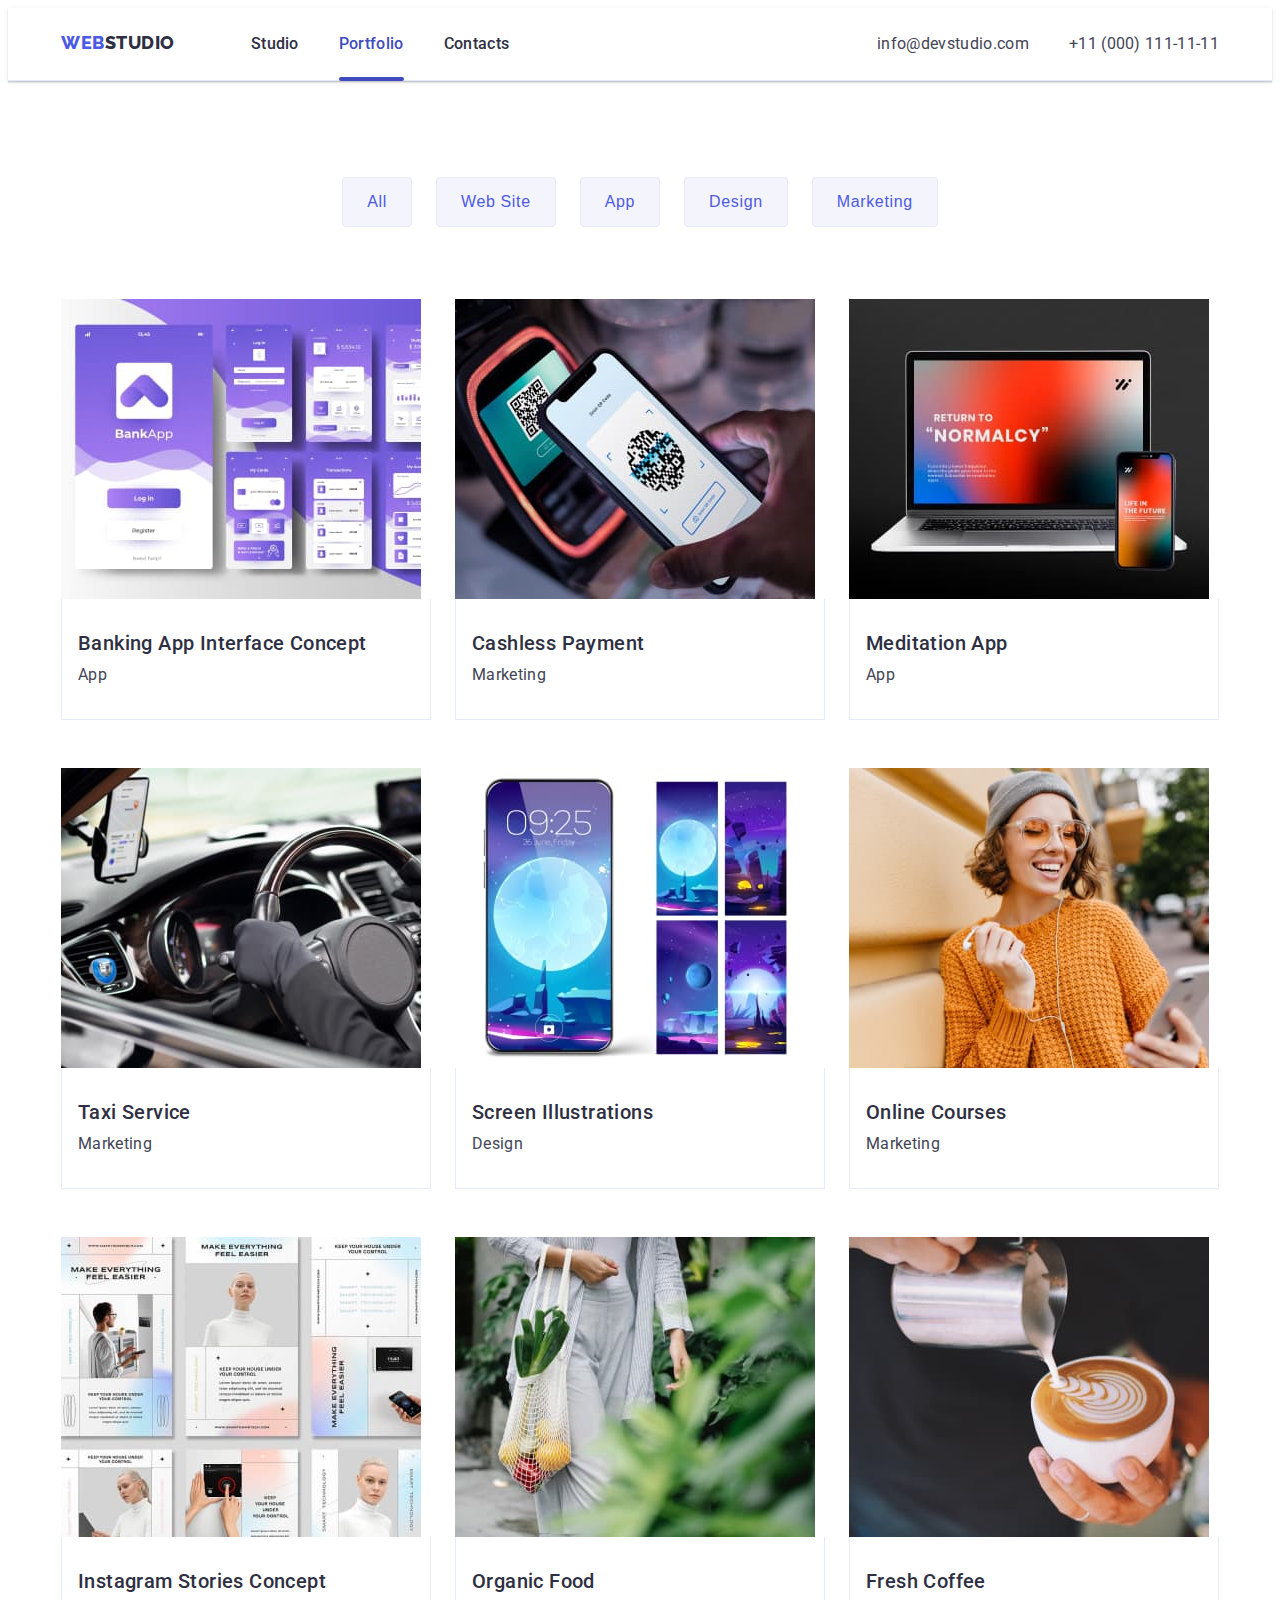
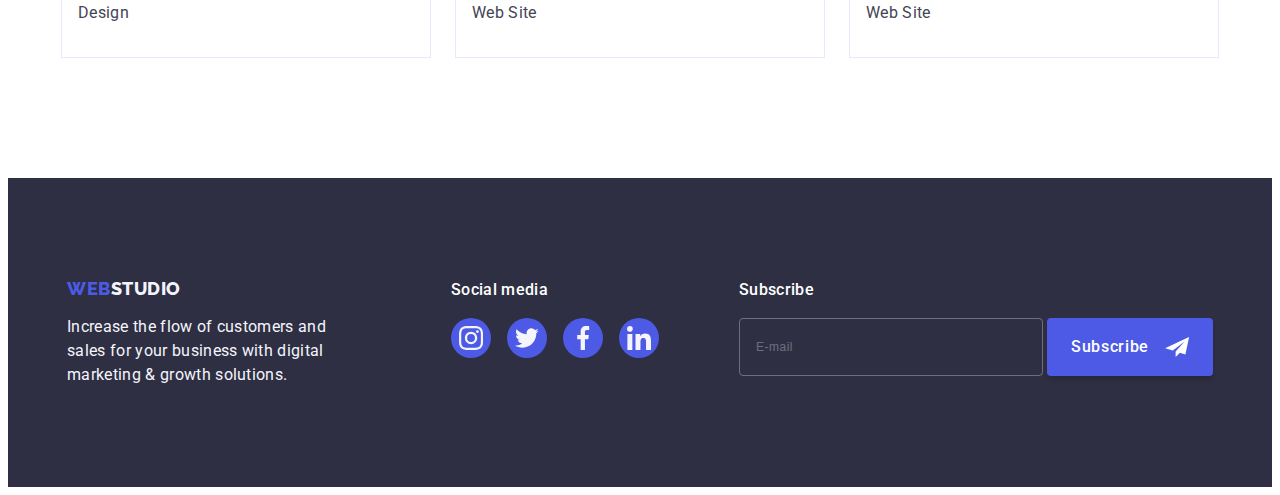
==== commit e8f5a306: "hw7" ====
--- a/portfolio.html
+++ b/portfolio.html
@@ -13,9 +13,9 @@
     <link rel="preconnect" href="https://fonts.gstatic.com" crossorigin>
     <link href="https://fonts.googleapis.com/css2?family=Raleway:wght@800&family=Roboto:wght@400;500;700&display=swap"
         rel="stylesheet">
-    <link rel="stylesheet" href="./css/styles.css">
     <link rel="stylesheet" href="./css/mobile.css">
     <link rel="stylesheet" href="./css/tablet.css">
+    <link rel="stylesheet" href="./css/styles.css">
     <title>Portfolio</title>
 </head>
 
--- a/css/mobile.css
+++ b/css/mobile.css
@@ -83,6 +83,7 @@
 a,
 span {
   margin: 0;
+  padding: 0;
 }
 .list {
   list-style: none;
@@ -199,7 +200,7 @@
   line-height: 1.5;
 
   letter-spacing: 0.02em;
-  color: var(--main-color);
+  color: var(--contact-color);
 
   text-align: left;
 }
@@ -586,7 +587,7 @@
   transition: transform 250ms cubic-bezier(0.4, 0, 0.2, 1);
 
   width: 392px;
-  min-height: 584px;
+  height: 584px;
   box-shadow: 0px 1px 1px rgba(0, 0, 0, 0.14), 0px 1px 3px rgba(0, 0, 0, 0.12),
     0px 2px 1px rgba(0, 0, 0, 0.2);
   border-radius: 4px;
@@ -776,6 +777,6 @@
 @media screen and (min-width: 428px) {
   /* DEFAULT */
   .container {
-    width: 428px;
+    max-width: 428px;
   }
 }
--- a/css/tablet.css
+++ b/css/tablet.css
@@ -1,7 +1,7 @@
 @media screen and (min-width: 768px) {
   /* DEFAULT */
   .container {
-    width: 768px;
+    max-width: 768px;
   }
   /* HEADER */
 
@@ -122,7 +122,7 @@
     line-height: 1.5;
 
     letter-spacing: 0.02em;
-    color: var(--main-color);
+    color: var(--contact-color);
 
     text-align: left;
   }
@@ -142,7 +142,9 @@
     gap: 64px 24px;
     justify-content: center;
   }
-
+  .team-list > .item {
+    margin: 0;
+  }
   .team-list > .item:not(:last-child) {
     margin-bottom: 0px;
   }
@@ -163,6 +165,9 @@
     display: flex;
     flex-wrap: wrap;
     justify-content: center;
+  }
+  .footer-wrap {
+    text-align: left;
   }
   .footer-wrap:first-child {
     margin-right: 24px;
--- a/css/styles.css
+++ b/css/styles.css
@@ -1,25 +1,33 @@
 @media screen and (min-width: 1158px) {
   .container {
-    min-width: 1158px;
+    max-width: 1158px;
+    padding: 0 15px;
   }
 
   /* HEADER */
-
+  .page-header {
+    padding-top: 24px;
+    padding-bottom: 24px;
+  }
   .header-list {
     margin-left: 76px;
   }
 
   .header-item.currant-page::after {
-    top: 41px;
+    top: 45px;
     content: "";
   }
   /* ADDRESS */
   .main-address {
     margin-left: auto;
   }
+  .address-list > li:first-child {
+    margin-bottom: 0;
+  }
   .address-list {
     display: flex;
     gap: 40px;
+    align-items: center;
   }
   .address-item {
     font-size: 16px;
@@ -37,58 +45,14 @@
   .hero {
     padding-bottom: 188px;
     padding-top: 188px;
-
-    background-color: var(--main-color);
-
-    text-align: center;
   }
   .hero-background {
     max-width: 1440px;
-    margin-left: auto;
-    margin-right: auto;
-    background-image: linear-gradient(
-        rgba(46, 47, 66, 0.7),
-        rgba(46, 47, 66, 0.7)
-      ),
-      url(../images/background-hero.jpg);
-    background-repeat: no-repeat;
-    background-position: center;
-    background-size: cover;
   }
   .hero-text {
-    margin: 0 auto 48px auto;
-    max-width: 496px;
-
-    color: var(--h1-color);
-    font-weight: 700;
-    font-size: 56px;
-    line-height: 1.07;
-    letter-spacing: 0.02em;
-  }
-  .hero-btn {
-    min-width: 169px;
-
-    background-color: var(--background-btn-color);
-    font-family: inherit;
-    font-style: inherit;
-    font-weight: 500;
-    font-size: 16px;
-    line-height: 1.5;
-    letter-spacing: 0.04em;
-    color: var(--btn-text-color);
-    padding: 16px 32px;
-    border-radius: 4px;
-    box-shadow: 0px 4px 4px rgba(0, 0, 0, 0.15);
-    border: transparent;
-    cursor: pointer;
-    transition-property: background-color;
-    transition-duration: 250ms;
-    transition-timing-function: cubic-bezier(0.4, 0, 0.2, 1);
-  }
-  .hero-btn:hover,
-  .hero-btn:focus {
-    background-color: var(--background-btn-hover-color);
-  }
+    margin: 0 auto 48px;
+  }
+
   /* ADVANTAGES */
   .advantages {
     padding-bottom: 120px;
@@ -96,10 +60,9 @@
   }
   .advantages-list {
     display: flex;
-    gap: 24px;
   }
   .advantages-list > .item {
-    width: 264px;
+    width: calc((100% - 72px) / 4);
   }
   .advantages-title {
     margin: 8px 0;
@@ -114,9 +77,9 @@
   .advantages-text {
     font-size: 16px;
     line-height: 1.5;
-
-    letter-spacing: 0.02em;
-    color: var(--main-color);
+    font-weight: 400;
+    letter-spacing: 0.02em;
+    color: var(--contact-color);
   }
   .advantages-icon {
     display: flex;
@@ -130,6 +93,7 @@
 
   /* SHOWCASE */
   .showcase {
+    display: block;
     padding-bottom: 120px;
   }
   .showcase-text {
@@ -149,11 +113,27 @@
     gap: 24px;
   }
   .showcase-list > .item {
-    width: calc((100%-48px) / 3);
+    width: calc((100% - 48px) / 3);
   }
   /* TEAM */
 
-  .team-title {
+  .team-section {
+    padding: 120px 0;
+  }
+  .team-list {
+    display: flex;
+    gap: 24px;
+  }
+
+  .team-list > .item {
+    width: calc((100% - 72px) / 4);
+  }
+
+  /* COSTUMERS */
+  .costumers {
+    padding: 120px 0;
+  }
+  .costumers-title {
     margin-bottom: 72px;
 
     font-weight: 700;
@@ -162,125 +142,36 @@
 
     text-align: center;
     letter-spacing: 0.02em;
-    text-transform: capitalize;
+
     color: var(--main-color);
   }
-  .team-section {
-    padding: 120px 0;
-    background-color: var(--background-color);
-  }
-  .team-list {
-    display: flex;
+  .costumers-list {
+    display: flex;
+    justify-content: center;
     gap: 24px;
   }
-  .team-member {
-    display: block;
-  }
-  .team-list > .item {
-    width: calc((100% - 72px) / 4);
-    background-color: var(--team-background-color);
-    box-shadow: 0px 1px 6px rgba(46, 47, 66, 0.08),
-      0px 1px 1px rgba(46, 47, 66, 0.16), 0px 2px 1px rgba(46, 47, 66, 0.08);
-    border-radius: 0px 0px 4px 4px;
-    padding-bottom: 32px;
-  }
-  .team-list-title {
-    margin-top: 32px;
-    margin-bottom: 8px;
-
-    font-weight: 500;
-    font-size: 20px;
-    line-height: 1.2;
-
-    letter-spacing: 0.02em;
-    text-align: center;
-  }
-  .team-list-text {
-    margin-bottom: 8px;
-    font-size: 16px;
-    line-height: 1.5;
-    text-align: center;
-    letter-spacing: 0.02em;
-  }
-  .item > .team-img {
-    display: block;
-  }
-  .social-links {
-    display: flex;
-    gap: 24px;
-    justify-content: center;
-  }
-  .item-link {
-    display: flex;
-    justify-content: center;
-    align-items: center;
-    background-color: #4d5ae5;
-    width: 40px;
-    height: 40px;
-    border-radius: 50%;
-    color: #f4f4fd;
-    transition-property: background-color;
-    transition-duration: 250ms;
-    transition-timing-function: cubic-bezier(0.4, 0, 0.2, 1);
-  }
-  .item-link:hover,
-  .item-link:focus {
-    background-color: #404bbf;
-  }
-
-  /* COSTUMERS */
-  .costumers {
-    padding: 120px 0;
-  }
-  .costumers-title {
-    margin-bottom: 72px;
-
-    font-weight: 700;
-    font-size: 36px;
-    line-height: 1.11;
-
-    text-align: center;
-    letter-spacing: 0.02em;
-
-    color: var(--main-color);
-  }
-  .costumers-list {
-    display: flex;
-    justify-content: center;
-    gap: 24px;
-  }
-  .costumer-link {
-    display: flex;
-    justify-content: center;
-    align-items: center;
-    color: #8e8f99;
-
-    border: 1px solid rgba(142, 143, 153, 1);
-    border-radius: 4px;
-    width: 168px;
-    height: 88px;
-    transition-property: border-color, color;
-    transition-duration: 250ms;
-    transition-timing-function: cubic-bezier(0.4, 0, 0.2, 1);
-  }
-
-  .costumer-link:hover,
-  .costumer-link:focus {
-    border-color: #404bbf;
-    color: #404bbf;
-  }
+  .costumers-list > .item {
+    width: calc((100% - 120px) / 6);
+  }
+
   /* FOOTER */
   .footer {
-    background-color: var(--main-color);
-    padding-top: 100px;
-    padding-bottom: 100px;
+    padding: 100px 0;
   }
   .footer-container {
     display: flex;
+    flex-wrap: nowrap;
   }
   .footer-wrap:nth-child(2) {
     margin-left: 120px;
     margin-right: 80px;
+  }
+  .footer-wrap:first-child {
+    margin-right: 0px;
+    margin-bottom: 0px;
+  }
+  .footer-wrap:last-child {
+    margin-left: 0px;
   }
   .footer-text {
     display: inline-block;
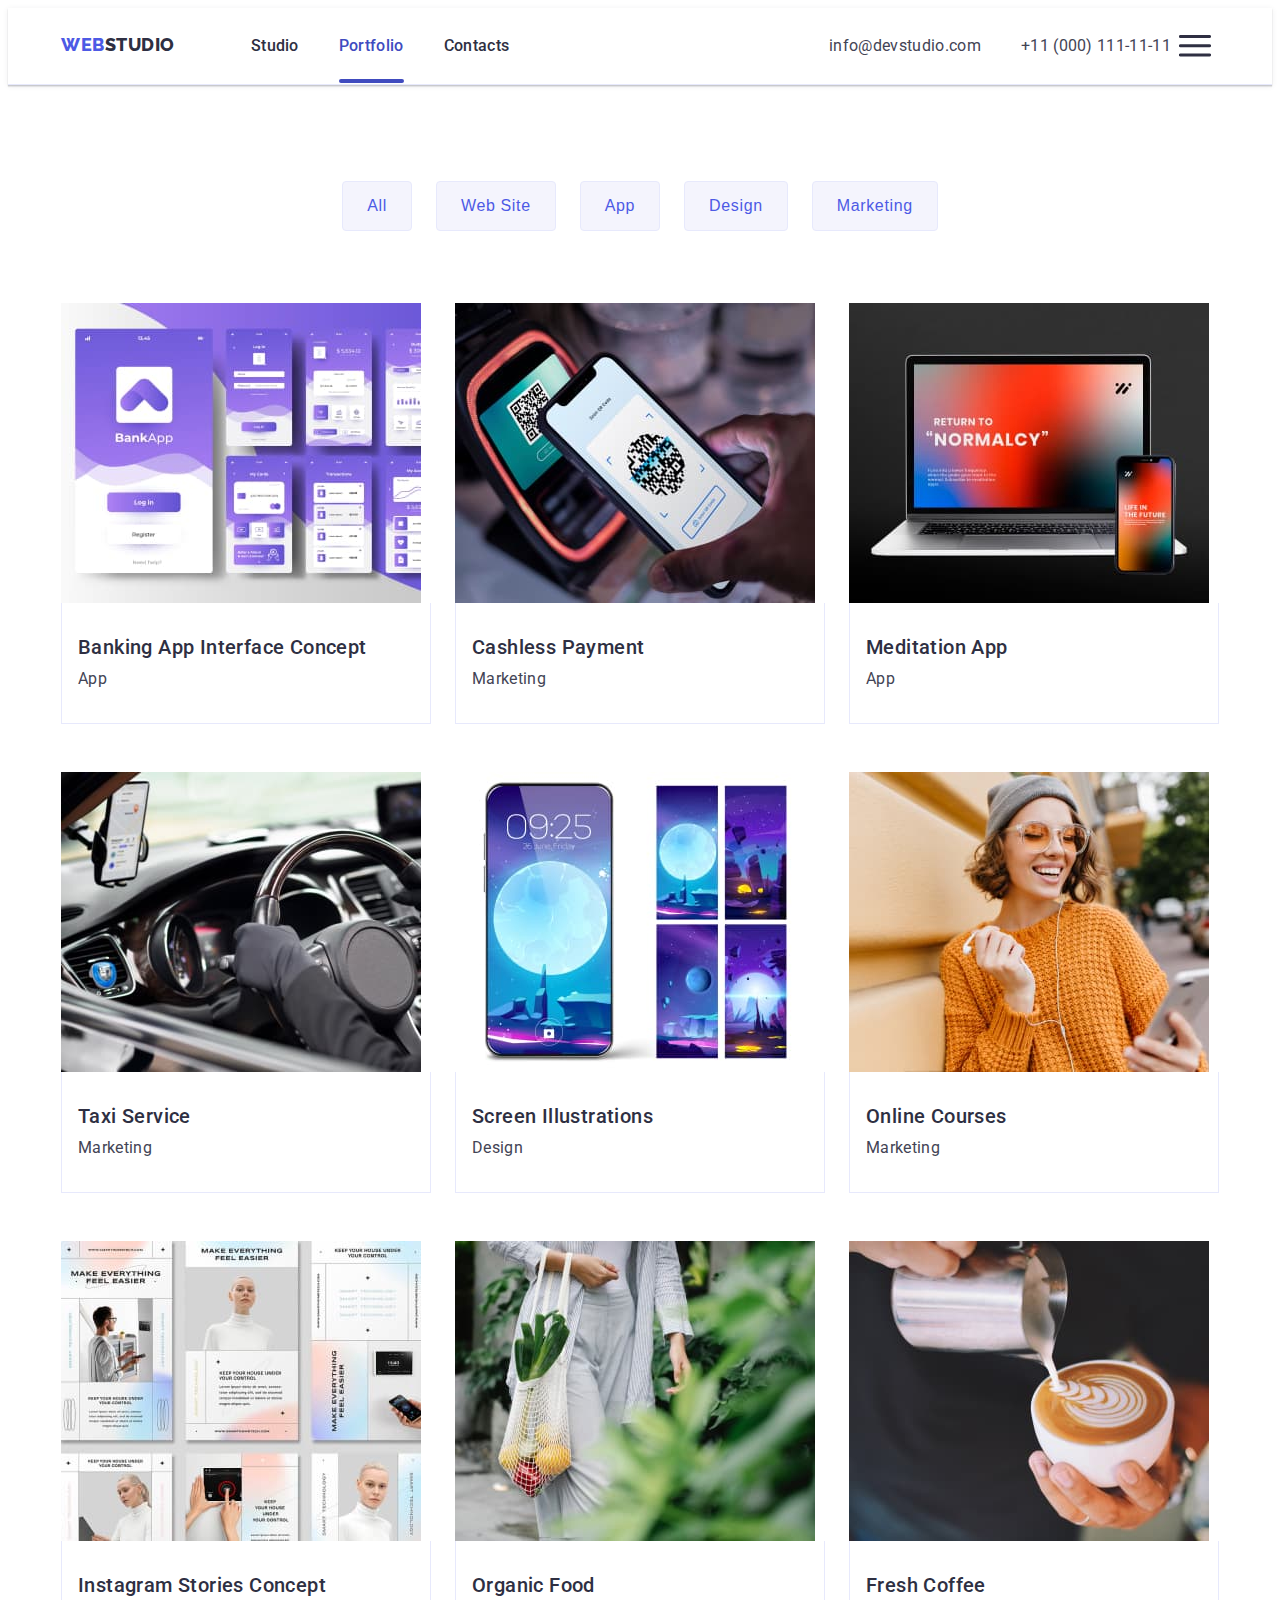
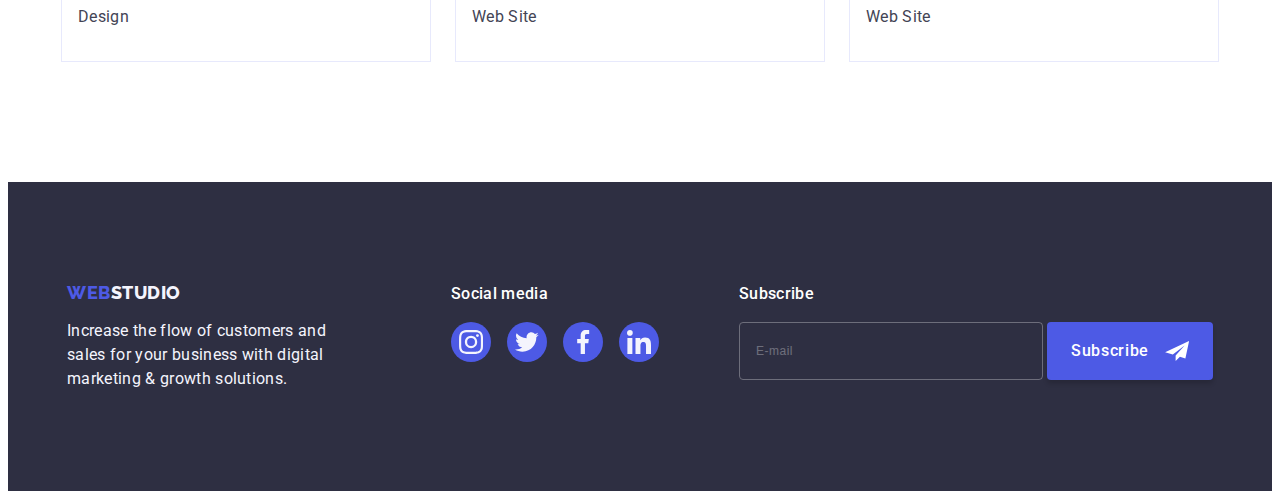
==== commit 6d96f9ae: "hw7" ====
--- a/portfolio.html
+++ b/portfolio.html
@@ -40,6 +40,9 @@
                 </ul>
 
             </address>
+            <button class="menu-open-btn" type="button"><svg width="32" height="22" class="icon">
+                    <use href="./images/symbol-defs.svg#icon-mobile-menu"></use>
+                </svg></button>
         </div>
 
 
--- a/css/mobile.css
+++ b/css/mobile.css
@@ -115,9 +115,127 @@
   padding-top: 24px;
   padding-bottom: 24px;
 }
+
 /* ADDRESS */
 .main-address {
   display: none;
+}
+/* MOBILE */
+.mob-menu {
+  position: fixed;
+  top: 0;
+  width: 100vw;
+  height: 100vh;
+  background-color: #ffffff;
+  box-shadow: 0px 2px 1px rgba(46, 47, 66, 0.08),
+    0px 1px 1px rgba(46, 47, 66, 0.16), 0px 1px 6px rgba(46, 47, 66, 0.08);
+  padding: 80px 35px 40px 40px;
+  display: flex;
+  flex-direction: column;
+  justify-content: space-between;
+}
+.menu-open-btn {
+  display: flex;
+  align-items: center;
+  justify-content: center;
+  border-color: transparent;
+  background-color: transparent;
+  cursor: pointer;
+}
+.menu-open-btn > .icon {
+  stroke: var(--main-color);
+  background-color: transparent;
+}
+.menu-close-btn {
+  position: absolute;
+  padding: 0;
+  top: 24px;
+  right: 24px;
+  display: flex;
+  cursor: pointer;
+  border: 1px solid rgba(0, 0, 0, 0.1);
+  border-radius: 50%;
+  width: 24px;
+  height: 24px;
+  background-color: #e7e9fc;
+  color: rgba(46, 47, 66, 1);
+  justify-content: center;
+  align-items: center;
+}
+.menu-close-btn:is(:hover, :focus) {
+  background-color: #404bbf;
+  color: rgba(255, 255, 255, 1);
+}
+.mobile-list {
+  display: flex;
+  flex-direction: column;
+  gap: 40px 0;
+}
+.mobile-item {
+  font-weight: 700;
+  font-size: 36px;
+  line-height: 1.11;
+  color: var(--main-color);
+  text-decoration: none;
+}
+.mobile-item:is(:active, :focus) {
+  color: var(--header-action-color);
+}
+.mobile-address {
+}
+.mobile-address-list {
+}
+.mobile-address-item {
+}
+.mobile-address-item:first-child {
+  margin-bottom: 40px;
+}
+.mobile-address-item:last-child {
+  margin-bottom: 48px;
+}
+.mob-tel {
+  font-weight: 500;
+  font-size: 20px;
+  line-height: 1.2;
+
+  letter-spacing: 0.02em;
+  color: var(--contact-color);
+  text-decoration: none;
+}
+.mob-tel:is(:active, :focus) {
+  color: var(--header-action-color);
+}
+.mob-email {
+  font-weight: 500;
+  font-size: 20px;
+  line-height: 1.2;
+
+  letter-spacing: 0.02em;
+  color: var(--contact-color);
+  text-decoration: none;
+}
+.mob-email:is(:active, :focus) {
+  color: var(--header-action-color);
+}
+.mobile-social-links {
+  display: flex;
+  gap: 30px;
+}
+.mobile-link {
+  display: flex;
+  justify-content: center;
+  align-items: center;
+  background-color: #4d5ae5;
+  width: 40px;
+  height: 40px;
+  border-radius: 50%;
+  color: #f4f4fd;
+  transition-property: background-color;
+  transition-duration: 250ms;
+  transition-timing-function: cubic-bezier(0.4, 0, 0.2, 1);
+}
+.mobile-link:is(:active, :focus) {
+  background-color: rgba(49, 208, 170, 1);
 }
 /* MAIN */
 /* HERO */
@@ -136,10 +254,21 @@
       rgba(46, 47, 66, 0.7),
       rgba(46, 47, 66, 0.7)
     ),
-    url(../images/background-hero.jpg);
+    url(../images/background-hero-mob.jpg);
   background-repeat: no-repeat;
   background-position: center;
   background-size: cover;
+}
+@media (min-device-pixel-ratio: 2),
+  (min-resolution: 192dpi),
+  (min-resolution: 2dppx) {
+  .hero-background {
+    background-image: linear-gradient(
+        rgba(46, 47, 66, 0.7),
+        rgba(46, 47, 66, 0.7)
+      ),
+      url(../images/background-hero-mob-x2.jpg);
+  }
 }
 .hero-text {
   font-weight: 700;
@@ -585,9 +714,8 @@
   left: 50%;
   transform: translate(-50%, -50%) scale(1);
   transition: transform 250ms cubic-bezier(0.4, 0, 0.2, 1);
-
-  width: 392px;
-  height: 584px;
+  width: 300px;
+  height: 500px;
   box-shadow: 0px 1px 1px rgba(0, 0, 0, 0.14), 0px 1px 3px rgba(0, 0, 0, 0.12),
     0px 2px 1px rgba(0, 0, 0, 0.2);
   border-radius: 4px;
@@ -623,8 +751,8 @@
   pointer-events: none;
 }
 .backdrop-title {
-  font-size: 16px;
-  line-height: 1.5;
+  font-size: 12px;
+  line-height: 1.3;
   font-weight: 500;
   text-align: center;
   letter-spacing: 0.02em;
@@ -666,11 +794,10 @@
   line-height: 1.5;
   letter-spacing: 0.02em;
   width: 100%;
-  height: 40px;
+
   color: var(--main-color);
-  padding-top: 11px;
   padding-left: 38px;
-  padding-bottom: 11px;
+
   transition-property: border-color;
   transition-duration: 250ms;
   transition-timing-function: cubic-bezier(0.4, 0, 0.2, 1);
@@ -691,9 +818,6 @@
   opacity: 0.5;
 }
 .comment {
-  min-height: 120px;
-  resize: none;
-  width: 100%;
   padding: 8px 16px;
 }
 .modal-label {
@@ -719,7 +843,7 @@
   line-height: 1.5;
   letter-spacing: 0.04em;
   color: var(--btn-text-color);
-  padding: 16px 32px;
+  padding: 12px 28px;
   border-radius: 4px;
   box-shadow: 0px 4px 4px rgba(0, 0, 0, 0.15);
   border: transparent;
@@ -733,7 +857,7 @@
 }
 
 .form-field > a {
-  font-size: 12px;
+  font-size: 9px;
   line-height: 1.33;
 
   letter-spacing: 0.04em;
@@ -741,7 +865,7 @@
 }
 .acceptance-text {
   padding-left: 24px;
-  font-size: 12px;
+  font-size: 9px;
   line-height: 1.33;
 
   letter-spacing: 0.04em;
@@ -779,4 +903,63 @@
   .container {
     max-width: 428px;
   }
-}
+  /* MOBILE */
+  .mob-tel {
+    font-weight: 700;
+    font-size: 36px;
+    line-height: 1.11;
+  }
+  .mobile-social-links {
+    display: flex;
+    gap: 56px;
+  }
+  /* HERO */
+  .hero-background {
+    background-image: linear-gradient(
+        rgba(46, 47, 66, 0.7),
+        rgba(46, 47, 66, 0.7)
+      ),
+      url(../images/background-hero-tab.jpg);
+  }
+  @media (min-device-pixel-ratio: 2),
+    (min-resolution: 192dpi),
+    (min-resolution: 2dppx) {
+    .hero-background {
+      background-image: linear-gradient(
+          rgba(46, 47, 66, 0.7),
+          rgba(46, 47, 66, 0.7)
+        ),
+        url(../images/background-hero-tab-x2.jpg);
+    }
+  }
+  /* MODAL */
+  .backdrop-title {
+    font-size: 16px;
+    line-height: 1.5;
+  }
+  .modal {
+    width: 392px;
+    height: 584px;
+  }
+  .modal-btn {
+    padding: 16px 32px;
+  }
+  .modal-input {
+    height: 40px;
+    padding-top: 11px;
+    padding-bottom: 11px;
+  }
+  .comment {
+    min-height: 120px;
+    resize: none;
+    width: 100%;
+  }
+  .form-field > a {
+    font-size: 12px;
+    line-height: 1.33;
+  }
+  .acceptance-text {
+    font-size: 12px;
+    line-height: 1.33;
+  }
+}
--- a/css/tablet.css
+++ b/css/tablet.css
@@ -85,7 +85,9 @@
   .address-item:focus {
     color: var(--header-action-color);
   }
-
+  .mob-menu {
+    display: none;
+  }
   /* MAIN */
   /* HERO */
   .hero-text {
@@ -94,6 +96,24 @@
     font-size: 56px;
     line-height: 1.07;
   }
+  .hero-background {
+    background-image: linear-gradient(
+        rgba(46, 47, 66, 0.7),
+        rgba(46, 47, 66, 0.7)
+      ),
+      url(../images/background-hero.jpg);
+  }
+  @media (min-device-pixel-ratio: 2),
+    (min-resolution: 192dpi),
+    (min-resolution: 2dppx) {
+    .hero-background {
+      background-image: linear-gradient(
+          rgba(46, 47, 66, 0.7),
+          rgba(46, 47, 66, 0.7)
+        ),
+        url(../images/background-hero-x2.jpg);
+    }
+  }
   /* ADVANTAGES */
 
   .advantages-list {
@@ -219,7 +239,7 @@
 
   /* MODAL */
   .modal {
-    width: 392px;
+    width: 408px;
     min-height: 584px;
 
     padding: 72px 16px 24px;
--- a/css/styles.css
+++ b/css/styles.css
@@ -39,7 +39,9 @@
   .address-item:focus {
     color: var(--header-action-color);
   }
-
+  .mob-menu {
+    display: none;
+  }
   /* MAIN */
   /* HERO */
   .hero {
@@ -392,203 +394,4 @@
     transform: translateY(100%);
     transition: transform 250ms cubic-bezier(0.4, 0, 0.2, 1);
   }
-  /* BACKDROP */
-  .backdrop {
-    position: fixed;
-    top: 0;
-    width: 100%;
-    height: 100%;
-    background-color: var(--backdrop-background-color);
-    transition: opacity 250ms cubic-bezier(0.4, 0, 0.2, 1),
-      visibility 250ms cubic-bezier(0.4, 0, 0.2, 1);
-  }
-  .backdrop.is-hidden .modal {
-    transform: translate(-50%, -50%) scale(0);
-  }
-  /* MODAL */
-  .modal {
-    position: absolute;
-    top: 50%;
-    left: 50%;
-    transform: translate(-50%, -50%) scale(1);
-    transition: transform 250ms cubic-bezier(0.4, 0, 0.2, 1);
-
-    width: 408px;
-    min-height: 576px;
-    box-shadow: 0px 1px 1px rgba(0, 0, 0, 0.14), 0px 1px 3px rgba(0, 0, 0, 0.12),
-      0px 2px 1px rgba(0, 0, 0, 0.2);
-    border-radius: 4px;
-    background-color: var(--modal-background-color);
-    padding: 72px 24px 24px;
-  }
-  .modal-icon {
-    fill: currentColor;
-  }
-  .backdrop-btn {
-    position: absolute;
-    padding: 0;
-    top: 24px;
-    right: 24px;
-    display: flex;
-    cursor: pointer;
-    border: 1px solid rgba(0, 0, 0, 0.1);
-    border-radius: 50%;
-    width: 24px;
-    height: 24px;
-    background-color: #e7e9fc;
-    color: rgba(46, 47, 66, 1);
-    justify-content: center;
-    align-items: center;
-  }
-  .backdrop-btn:is(:hover, :focus) {
-    background-color: #404bbf;
-    color: rgba(255, 255, 255, 1);
-  }
-  .is-hidden {
-    opacity: 0;
-    visibility: hidden;
-    pointer-events: none;
-  }
-  .backdrop-title {
-    font-size: 16px;
-    line-height: 1.5;
-    font-weight: 500;
-    text-align: center;
-    letter-spacing: 0.02em;
-    color: var(--main-color);
-    margin-bottom: 16px;
-  }
-
-  .form-field:not(:last-child) {
-    margin-bottom: 8px;
-  }
-
-  .form-field:nth-child(5) {
-    margin-bottom: 24px;
-    margin-top: 16px;
-  }
-  .form-field:nth-child(4) {
-    margin: 0;
-  }
-  .form-field {
-    position: relative;
-  }
-  .form-field > .icon {
-    position: absolute;
-    top: 50%;
-    transform: translateY(-10%);
-    left: 16px;
-    fill: currentColor;
-    transition-property: fill;
-    transition-duration: 250ms;
-    transition-timing-function: cubic-bezier(0.4, 0, 0.2, 1);
-  }
-  .modal-input {
-    display: block;
-    border: 1px solid rgba(46, 47, 66, 0.4);
-    border-radius: 4px;
-    background-color: rgba(252, 252, 252, 1);
-    font-weight: 500;
-    font-size: 16px;
-    line-height: 1.5;
-    letter-spacing: 0.02em;
-    width: 100%;
-    height: 40px;
-    color: var(--main-color);
-    padding-top: 11px;
-    padding-left: 38px;
-    padding-bottom: 11px;
-    transition-property: border-color;
-    transition-duration: 250ms;
-    transition-timing-function: cubic-bezier(0.4, 0, 0.2, 1);
-  }
-  .modal-input:focus {
-    border-color: rgba(77, 90, 229, 1);
-  }
-  .modal-input:focus ~ .icon {
-    fill: #4d5ae5;
-  }
-  .modal-label {
-    display: block;
-    font-size: 12px;
-    line-height: 1.17;
-    margin-bottom: 4px;
-    letter-spacing: 0.01em;
-
-    color: #8e8f99;
-  }
-  .modal-btn {
-    display: block;
-    margin: 0 auto;
-    min-width: 169px;
-
-    background-color: var(--background-btn-color);
-    font-family: inherit;
-    font-style: inherit;
-    font-weight: 500;
-    font-size: 16px;
-    line-height: 1.5;
-    letter-spacing: 0.04em;
-    color: var(--btn-text-color);
-    padding: 16px 32px;
-    border-radius: 4px;
-    box-shadow: 0px 4px 4px rgba(0, 0, 0, 0.15);
-    border: transparent;
-    cursor: pointer;
-    transition-property: background-color;
-    transition-duration: 250ms;
-    transition-timing-function: cubic-bezier(0.4, 0, 0.2, 1);
-  }
-  .modal-btn:is(:hover, :focus) {
-    background-color: var(--background-btn-hover-color);
-  }
-  .comment {
-    min-height: 120px;
-    resize: none;
-    width: 100%;
-    padding: 8px 16px;
-  }
-
-  .form-field > a {
-    font-size: 12px;
-    line-height: 1.33;
-
-    letter-spacing: 0.04em;
-    color: #4d5ae5;
-  }
-  .acceptance-text {
-    padding-left: 24px;
-    font-size: 12px;
-    line-height: 1.33;
-
-    letter-spacing: 0.04em;
-    color: #8e8f99;
-  }
-  .label-checkbox {
-    display: inline-block;
-    -webkit-appearance: none;
-    appearance: none;
-  }
-  .checkbox {
-    position: absolute;
-    top: 50%;
-    left: 0;
-    transform: translateY(-50%);
-    display: inline-block;
-    border: 1px solid rgba(46, 47, 66, 0.4);
-    border-radius: 2px;
-    width: 16px;
-    height: 16px;
-    margin-right: 8px;
-  }
-  .label-checkbox:checked + .checkbox {
-    background-color: rgba(64, 75, 191, 1);
-    border-color: rgba(64, 75, 191, 1);
-    background-image: url(../images/Vector.svg);
-    background-repeat: no-repeat;
-    background-position: 50% 50%;
-  }
-  .privacy-wrap {
-    position: relative;
-  }
 }
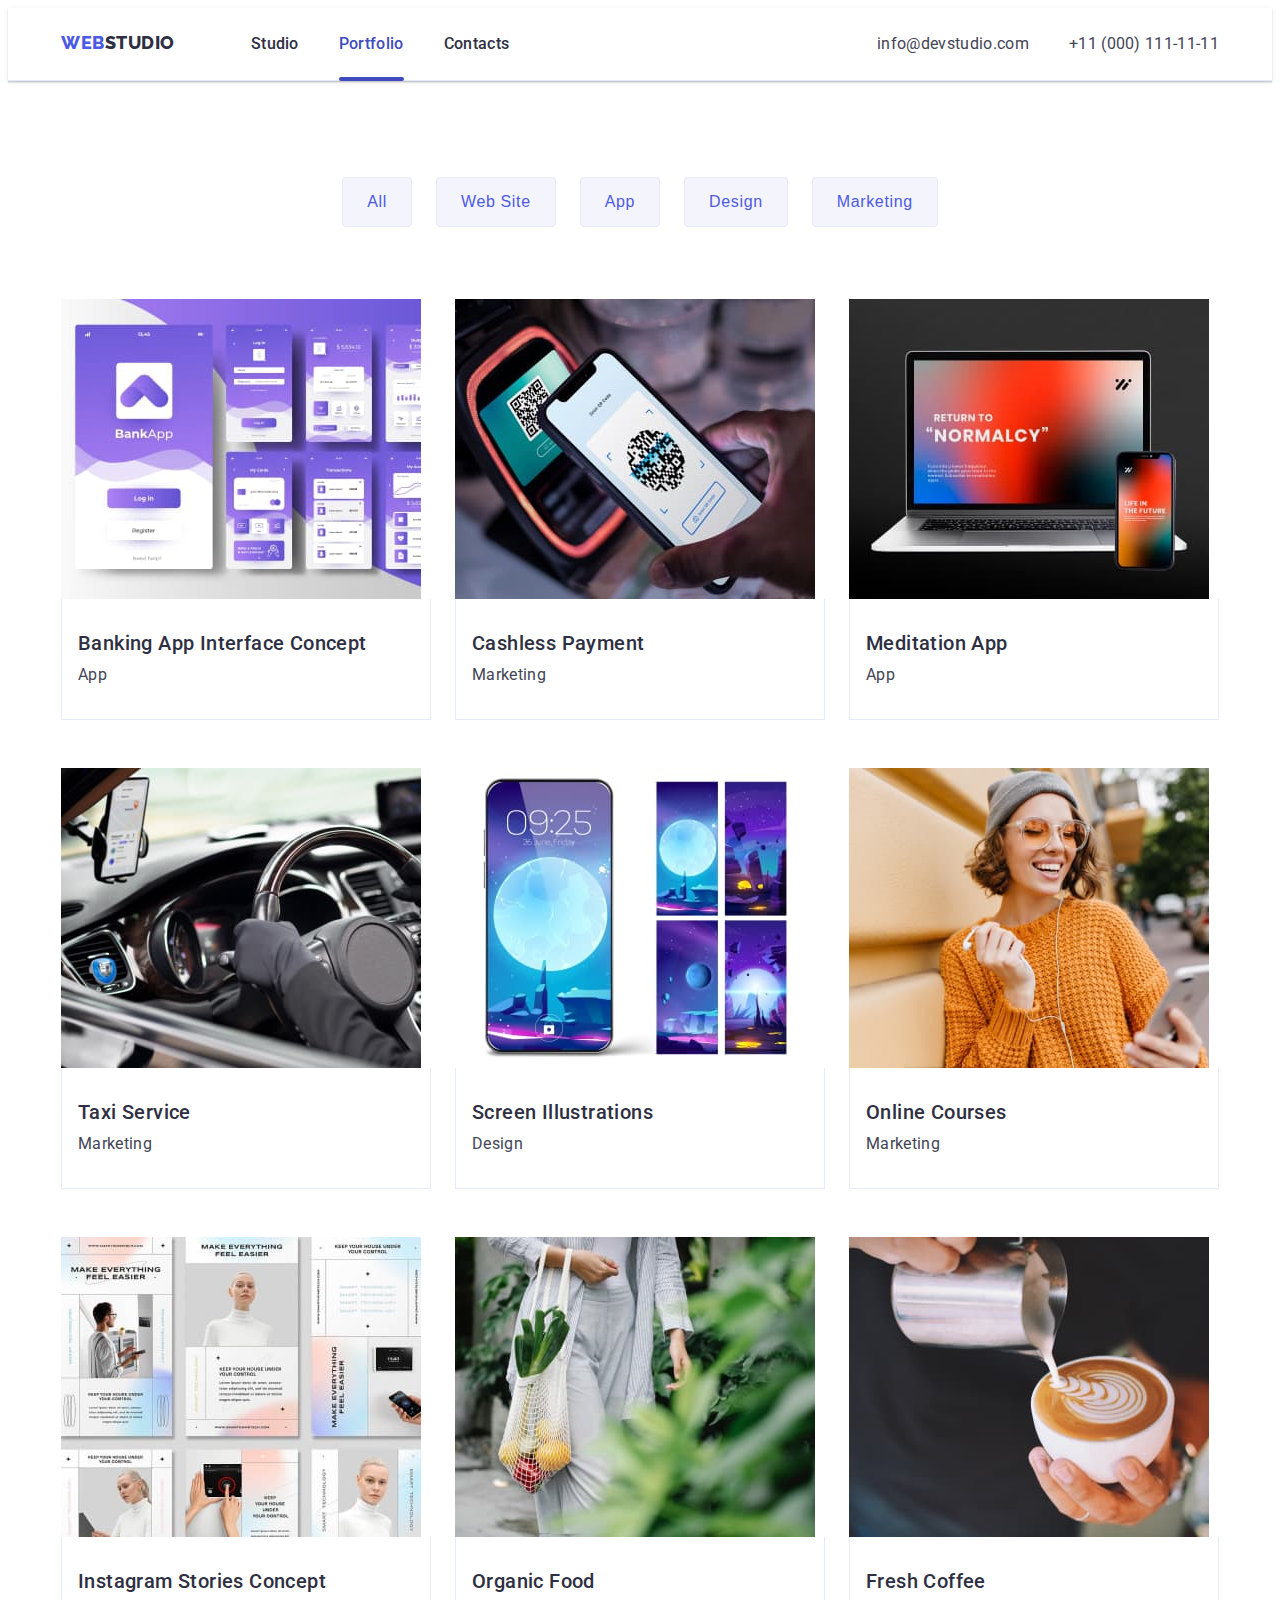
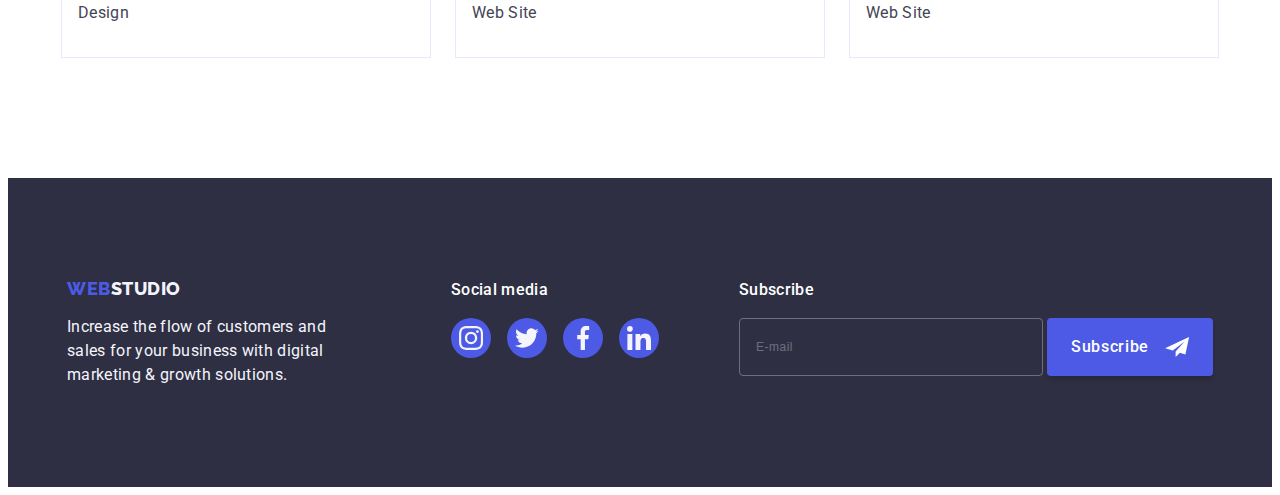
==== commit 422906b2: "hw7" ====
--- a/portfolio.html
+++ b/portfolio.html
@@ -40,11 +40,52 @@
                 </ul>
 
             </address>
-            <button class="menu-open-btn" type="button"><svg width="32" height="22" class="icon">
+            <button class="menu-open-btn" type="button" data-menu-open><svg width="32" height="22" class="icon">
                     <use href="./images/symbol-defs.svg#icon-mobile-menu"></use>
                 </svg></button>
         </div>
-
+        <div class="mob-menu is-hidden" data-menu>
+            <button type="button" class="menu-close-btn" data-menu-close><svg width="8" height="8"
+                    class="modal-icon icon">
+                    <use href="./images/symbol-defs.svg#icon-modal-close"></use>
+                </svg></button>
+            <div>
+                <nav>
+                    <ul class="mobile-list list">
+                        <li><a class="mobile-item" href="./index.html">Studio</a></li>
+                        <li><a class="mobile-item" href="./portfolio.html">Portfolio</a></li>
+                        <li><a class="mobile-item" href="">Contacts</a></li>
+                    </ul>
+                </nav>
+            </div>
+            <div>
+                <address class="mobile-address">
+                    <ul class="mobile-address-list list">
+                        <li class="mobile-address-item"><a class=" mob-tel" href="tel:+110001111111">+11 (000)
+                                111-11-11</a>
+                        </li>
+                        <li class="mobile-address-item"><a class=" mob-email"
+                                href="mailto:info@devstudio.com">info@devstudio.com</a>
+                        </li>
+                    </ul>
+
+                </address>
+                <ul class="mobile-social-links list">
+                    <li><a href="#" class="mobile-link"><svg class="icon" width="24" height="24">
+                                <use href="./images/symbol-defs.svg#icon-instagram"></use>
+                            </svg></a></li>
+                    <li><a href="#" class="mobile-link"><svg class="icon" width="24" height="24">
+                                <use href="./images/symbol-defs.svg#icon-twitter"></use>
+                            </svg></a></li>
+                    <li><a href="#" class="mobile-link"><svg class="icon" width="24" height="24">
+                                <use href="./images/symbol-defs.svg#icon-facebook"></use>
+                            </svg></a></li>
+                    <li><a href="#" class="mobile-link"><svg class="icon" width="24" height="24">
+                                <use href="./images/symbol-defs.svg#icon-linkedin"></use>
+                            </svg></a></li>
+                </ul>
+            </div>
+        </div>
 
     </header>
     <main>
--- a/css/mobile.css
+++ b/css/mobile.css
@@ -181,12 +181,7 @@
 .mobile-item:is(:active, :focus) {
   color: var(--header-action-color);
 }
-.mobile-address {
-}
-.mobile-address-list {
-}
-.mobile-address-item {
-}
+
 .mobile-address-item:first-child {
   margin-bottom: 40px;
 }
--- a/css/tablet.css
+++ b/css/tablet.css
@@ -56,7 +56,7 @@
     border-color: var(--header-action-color);
     background-color: var(--header-action-color);
   }
-  .mobile-menu {
+  .menu-open-btn {
     display: none;
   }
   /* ADDRESS */
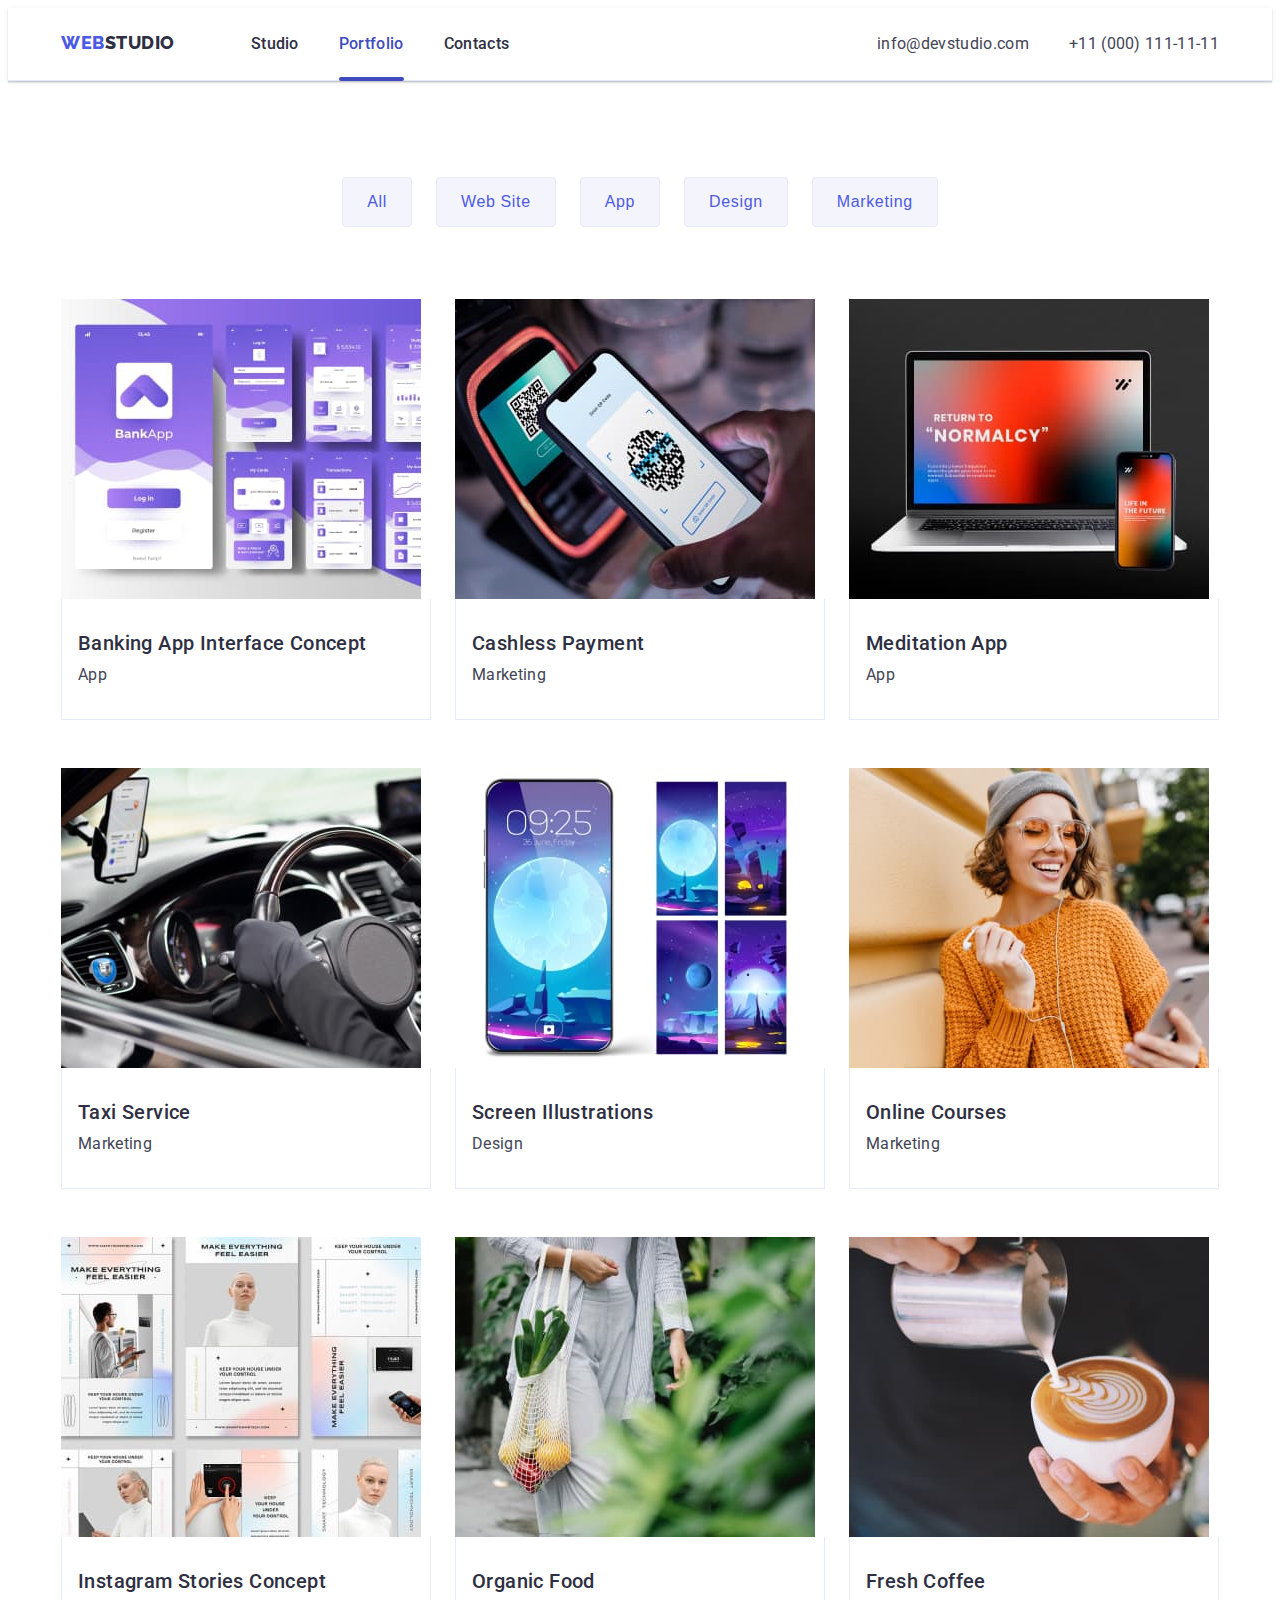
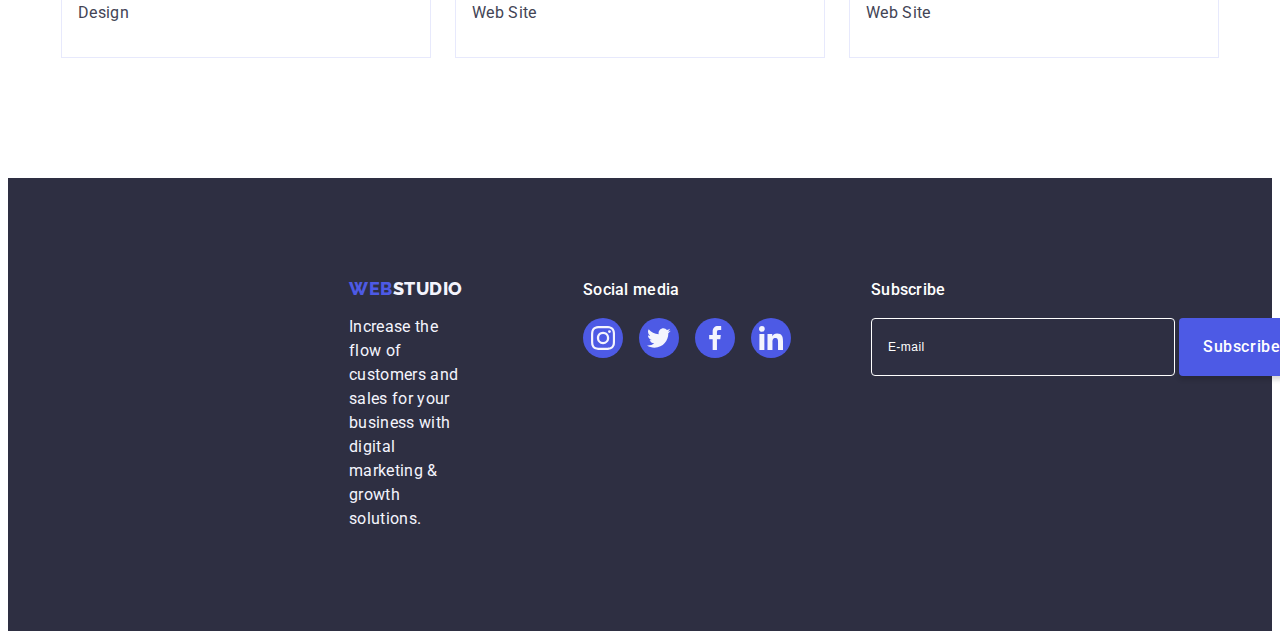
==== commit cac2c9f4: "hw7" ====
--- a/portfolio.html
+++ b/portfolio.html
@@ -8,7 +8,7 @@
     <meta name="viewport" content="width=device-width, initial-scale=1.0">
     <link rel="stylesheet" href="https://cdnjs.cloudflare.com/ajax/libs/modern-normalize/1.1.0/modern-normalize.min.css"
         integrity="sha512-wpPYUAdjBVSE4KJnH1VR1HeZfpl1ub8YT/NKx4PuQ5NmX2tKuGu6U/JRp5y+Y8XG2tV+wKQpNHVUX03MfMFn9Q=="
-        crossorigin="anonymous" referrerpolicy="no-referrer" />
+        crossorigin="anonymous" referrerpolicy="no-referrer">
     <link rel="preconnect" href="https://fonts.googleapis.com">
     <link rel="preconnect" href="https://fonts.gstatic.com" crossorigin>
     <link href="https://fonts.googleapis.com/css2?family=Raleway:wght@800&family=Roboto:wght@400;500;700&display=swap"
@@ -52,7 +52,7 @@
             <div>
                 <nav>
                     <ul class="mobile-list list">
-                        <li><a class="mobile-item" href="./index.html">Studio</a></li>
+                        <li><a class="mobile-item currant-page" href="./index.html">Studio</a></li>
                         <li><a class="mobile-item" href="./portfolio.html">Portfolio</a></li>
                         <li><a class="mobile-item" href="">Contacts</a></li>
                     </ul>
--- a/css/mobile.css
+++ b/css/mobile.css
@@ -101,19 +101,17 @@
 .page-header {
   display: flex;
   align-items: center;
+  justify-content: space-between;
 }
 .header {
   border-bottom: 1px solid var(--accent-color);
   box-shadow: 0px 2px 1px rgba(46, 47, 66, 0.08),
     0px 1px 1px rgba(46, 47, 66, 0.16), 0px 1px 6px rgba(46, 47, 66, 0.08);
+  padding-top: 24px;
+  padding-bottom: 24px;
 }
 .header-list {
   display: none;
-}
-.page-header {
-  justify-content: space-between;
-  padding-top: 24px;
-  padding-bottom: 24px;
 }
 
 /* ADDRESS */
@@ -178,6 +176,9 @@
   color: var(--main-color);
   text-decoration: none;
 }
+.currant-page {
+  color: var(--header-action-color);
+}
 .mobile-item:is(:active, :focus) {
   color: var(--header-action-color);
 }
@@ -194,17 +195,15 @@
   line-height: 1.2;
 
   letter-spacing: 0.02em;
-  color: var(--contact-color);
+  color: var(--header-action-color);
   text-decoration: none;
 }
-.mob-tel:is(:active, :focus) {
-  color: var(--header-action-color);
-}
+
 .mob-email {
   font-weight: 500;
   font-size: 20px;
   line-height: 1.2;
-
+  font-style: normal;
   letter-spacing: 0.02em;
   color: var(--contact-color);
   text-decoration: none;
@@ -709,8 +708,9 @@
   left: 50%;
   transform: translate(-50%, -50%) scale(1);
   transition: transform 250ms cubic-bezier(0.4, 0, 0.2, 1);
-  width: 300px;
-  height: 500px;
+  max-width: 392px;
+  /* max-height: 584px; */
+  width: 100%;
   box-shadow: 0px 1px 1px rgba(0, 0, 0, 0.14), 0px 1px 3px rgba(0, 0, 0, 0.12),
     0px 2px 1px rgba(0, 0, 0, 0.2);
   border-radius: 4px;
@@ -746,8 +746,8 @@
   pointer-events: none;
 }
 .backdrop-title {
-  font-size: 12px;
-  line-height: 1.3;
+  font-size: 16px;
+  line-height: 1.5;
   font-weight: 500;
   text-align: center;
   letter-spacing: 0.02em;
@@ -774,7 +774,7 @@
   top: 50%;
   transform: translateY(-10%);
   left: 16px;
-  fill: currentColor;
+  fill: var(--main-color);
   transition-property: fill;
   transition-duration: 250ms;
   transition-timing-function: cubic-bezier(0.4, 0, 0.2, 1);
@@ -789,10 +789,11 @@
   line-height: 1.5;
   letter-spacing: 0.02em;
   width: 100%;
-
+  height: 40px;
   color: var(--main-color);
   padding-left: 38px;
-
+  padding-top: 11px;
+  padding-bottom: 11px;
   transition-property: border-color;
   transition-duration: 250ms;
   transition-timing-function: cubic-bezier(0.4, 0, 0.2, 1);
@@ -814,6 +815,9 @@
 }
 .comment {
   padding: 8px 16px;
+  min-height: 120px;
+  resize: none;
+  width: 100%;
 }
 .modal-label {
   display: block;
@@ -838,7 +842,7 @@
   line-height: 1.5;
   letter-spacing: 0.04em;
   color: var(--btn-text-color);
-  padding: 12px 28px;
+  padding: 16px 32px;
   border-radius: 4px;
   box-shadow: 0px 4px 4px rgba(0, 0, 0, 0.15);
   border: transparent;
@@ -852,7 +856,7 @@
 }
 
 .form-field > a {
-  font-size: 9px;
+  font-size: 12px;
   line-height: 1.33;
 
   letter-spacing: 0.04em;
@@ -860,7 +864,7 @@
 }
 .acceptance-text {
   padding-left: 24px;
-  font-size: 9px;
+  font-size: 12px;
   line-height: 1.33;
 
   letter-spacing: 0.04em;
@@ -873,7 +877,7 @@
 }
 .checkbox {
   position: absolute;
-  top: 50%;
+  top: 9px;
   left: 0;
   transform: translateY(-50%);
   display: inline-block;
@@ -881,7 +885,6 @@
   border-radius: 2px;
   width: 16px;
   height: 16px;
-  margin-right: 8px;
 }
 .label-checkbox:checked + .checkbox {
   background-color: rgba(64, 75, 191, 1);
@@ -927,34 +930,4 @@
         url(../images/background-hero-tab-x2.jpg);
     }
   }
-  /* MODAL */
-  .backdrop-title {
-    font-size: 16px;
-    line-height: 1.5;
-  }
-  .modal {
-    width: 392px;
-    height: 584px;
-  }
-  .modal-btn {
-    padding: 16px 32px;
-  }
-  .modal-input {
-    height: 40px;
-    padding-top: 11px;
-    padding-bottom: 11px;
-  }
-  .comment {
-    min-height: 120px;
-    resize: none;
-    width: 100%;
-  }
-  .form-field > a {
-    font-size: 12px;
-    line-height: 1.33;
-  }
-  .acceptance-text {
-    font-size: 12px;
-    line-height: 1.33;
-  }
-}
+}
--- a/css/tablet.css
+++ b/css/tablet.css
@@ -5,10 +5,9 @@
   }
   /* HEADER */
 
-  .page-header {
-    display: flex;
-    align-items: center;
-    justify-content: space-between;
+  .header {
+    padding-top: 16px;
+    padding-bottom: 16px;
   }
   .main-nav {
     display: flex;
@@ -48,7 +47,7 @@
   .header-item.currant-page::after {
     display: block;
     position: absolute;
-    top: 53px;
+    top: 45px;
     content: "";
     width: 100%;
     height: 4px;
@@ -131,7 +130,7 @@
     font-weight: 700;
     font-size: 36px;
     line-height: 1.11;
-
+    text-align: left;
     letter-spacing: 0.02em;
     color: var(--main-color);
     margin-bottom: 8px;
@@ -177,14 +176,15 @@
   }
   .costumers-list > .item {
     width: calc((100% - 48px) / 3);
-    max-width: 190px;
+    max-width: 168px;
   }
   /* FOOTER */
 
   .footer-container {
     display: flex;
     flex-wrap: wrap;
-    justify-content: center;
+
+    width: 582px;
   }
   .footer-wrap {
     text-align: left;
@@ -193,12 +193,7 @@
     margin-right: 24px;
     margin-bottom: 72px;
   }
-  .footer-wrap:last-child {
-    margin-left: -42px;
-  }
-  .footer-wrap:nth-child(2) {
-    margin-bottom: 0;
-  }
+
   .footer-text {
     max-width: 264px;
   }
@@ -214,6 +209,7 @@
   }
   .footer-input {
     min-width: 264px;
+    opacity: 0.6;
   }
 
   .footer-input-text {
--- a/css/styles.css
+++ b/css/styles.css
@@ -5,7 +5,7 @@
   }
 
   /* HEADER */
-  .page-header {
+  .header {
     padding-top: 24px;
     padding-bottom: 24px;
   }
@@ -13,10 +13,6 @@
     margin-left: 76px;
   }
 
-  .header-item.currant-page::after {
-    top: 45px;
-    content: "";
-  }
   /* ADDRESS */
   .main-address {
     margin-left: auto;
@@ -221,22 +217,7 @@
     gap: 24px;
   }
   .footer-input {
-    display: inline-block;
-    border: 1px solid WHITE;
-    border-radius: 4px;
-    font-size: 12px;
-    line-height: 1.17;
-
-    letter-spacing: 0.04em;
-    min-height: 40px;
-    min-width: 264px;
-    height: 40px;
-    color: WHITE;
-    padding-left: 16px;
-    padding-top: 8px;
-    padding-bottom: 8px;
-
-    background-color: inherit;
+    opacity: 1;
   }
   .footer-input:focus {
     border-color: #4d5ae5;
